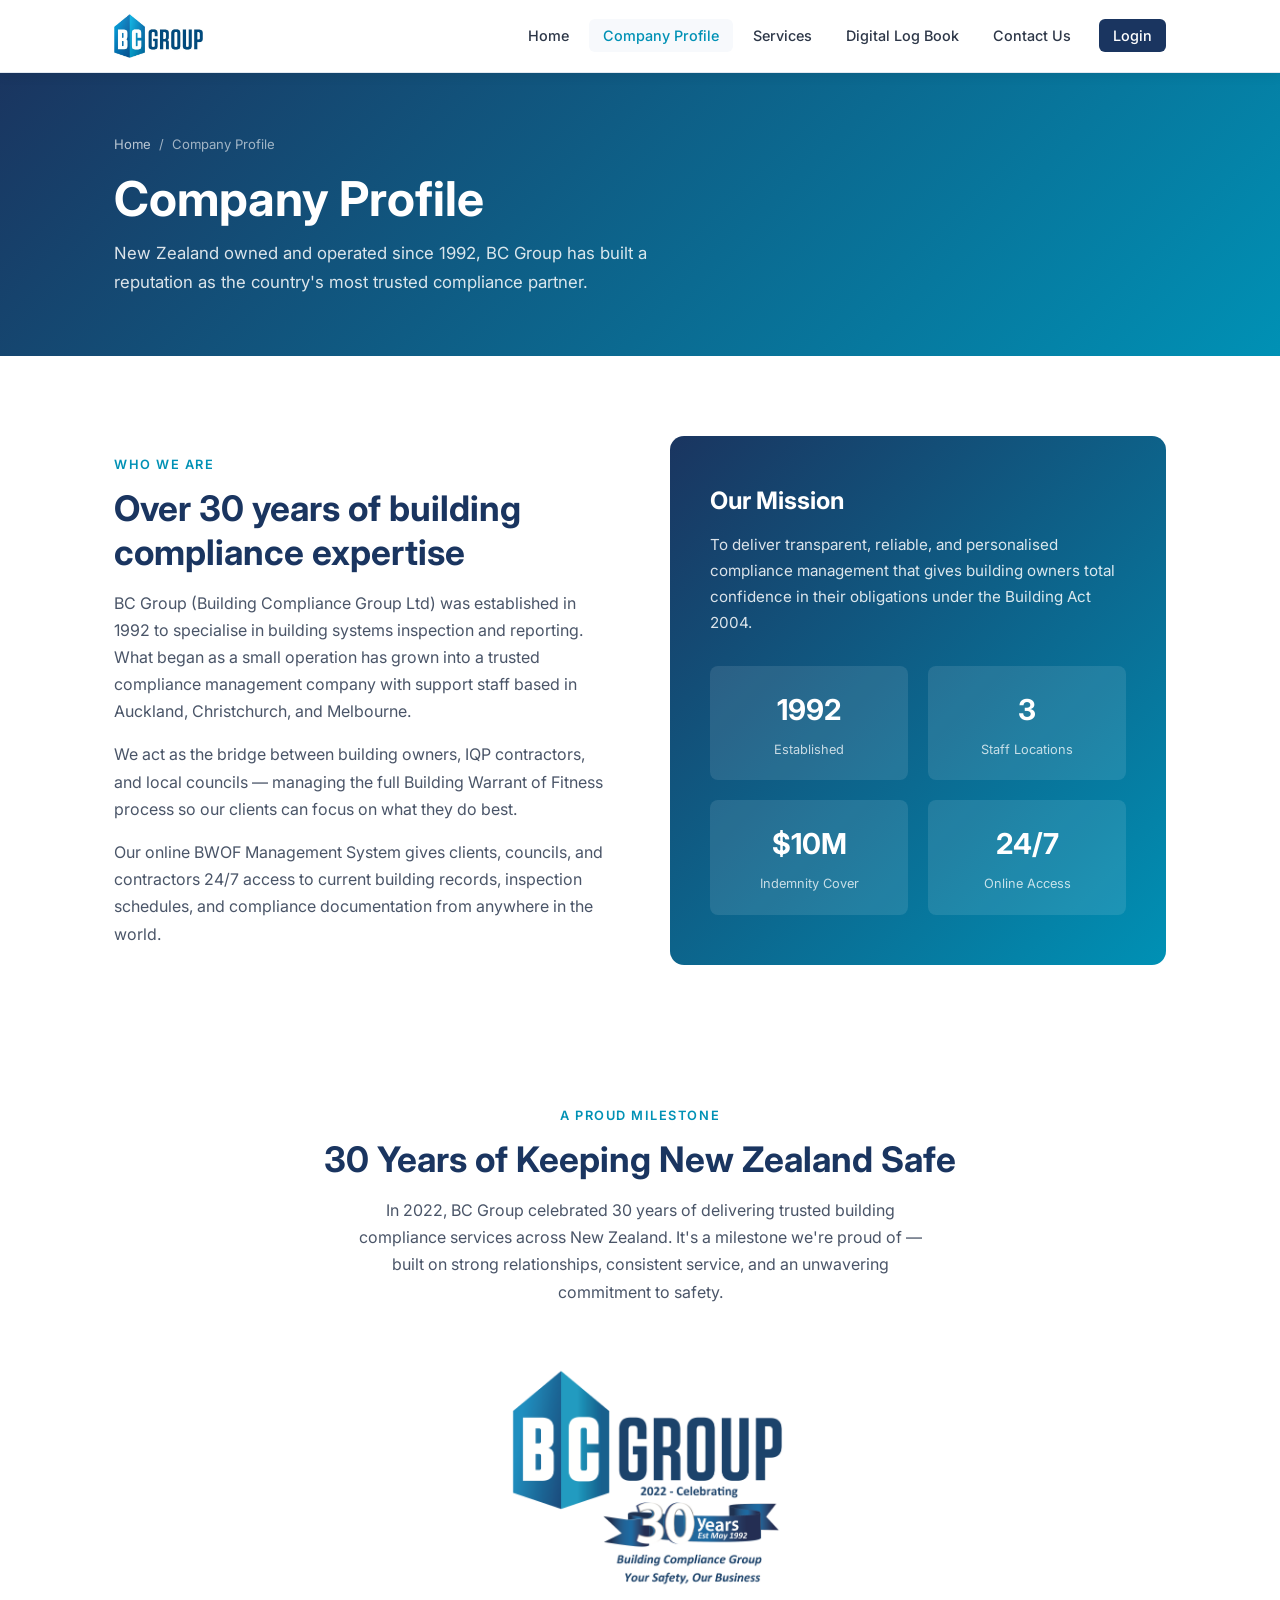
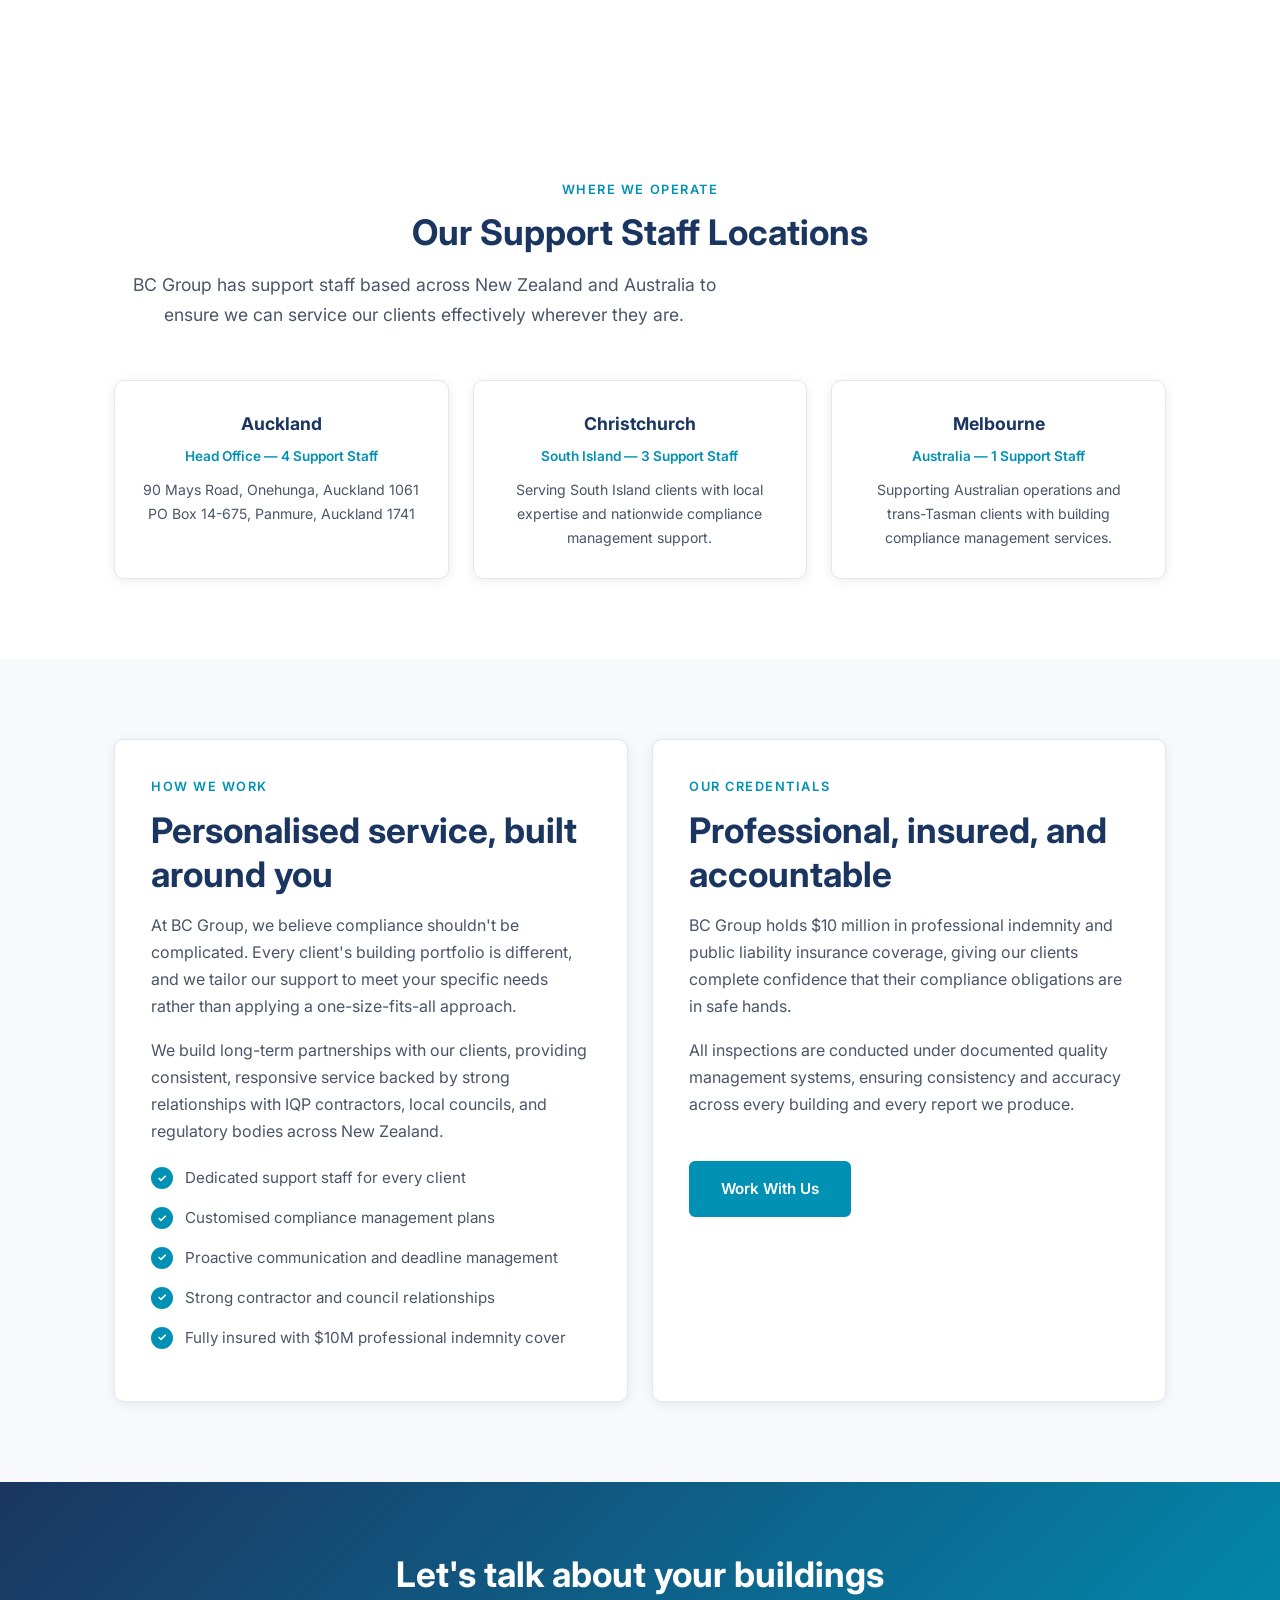
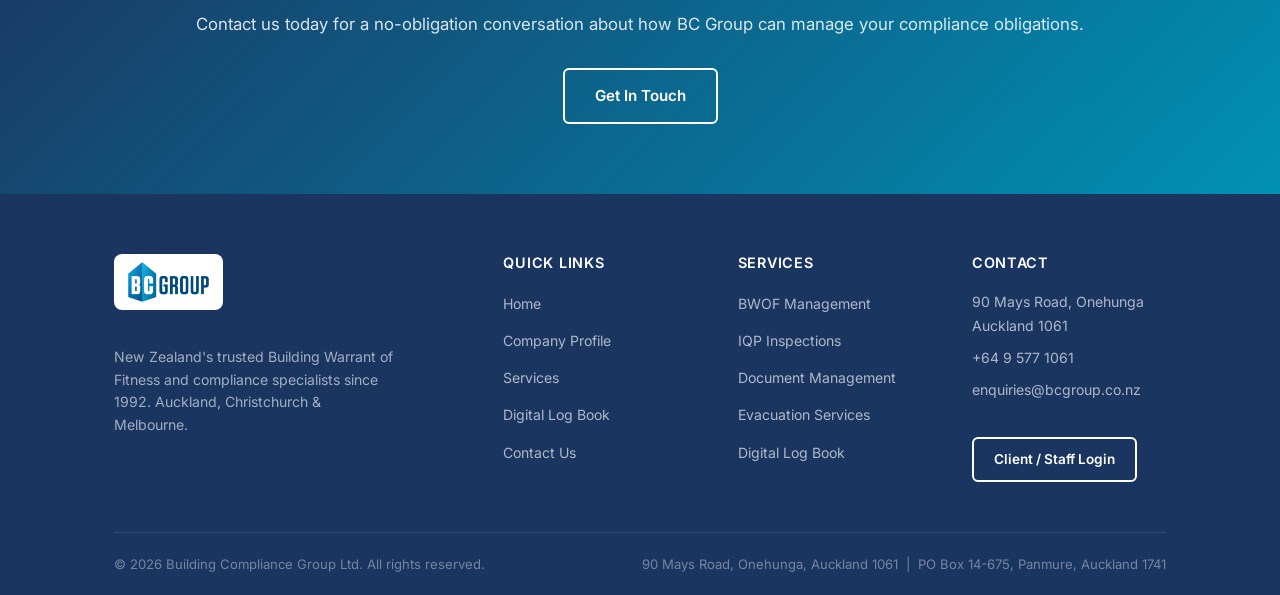
==== about.html @ 061dcc9d "Latest website updates" ====
<!DOCTYPE html>
<html lang="en">
<head>
  <meta charset="UTF-8" />
  <meta name="viewport" content="width=device-width, initial-scale=1.0" />
  <title>Company Profile | BC Group</title>
  <meta name="description" content="Learn about BC Group — New Zealand's trusted Building Warrant of Fitness specialists since 1992. Meet our team and find out what drives us." />
  <link rel="stylesheet" href="css/styles.css" />
</head>
<body>

  <!-- ===== NAVIGATION ===== -->
  <nav class="nav">
    <div class="container">
      <div class="nav__inner">
        <a href="index.html" class="nav__logo">
          <img src="images/logo.png" alt="BC Group" class="nav__logo-img" />
        </a>
        <button class="nav__toggle" id="navToggle" aria-label="Toggle menu">
          <span></span><span></span><span></span>
        </button>
        <ul class="nav__links" id="navLinks">
          <li><a href="index.html">Home</a></li>
          <li><a href="about.html" class="active">Company Profile</a></li>
          <li><a href="services.html">Services</a></li>
          <li><a href="digital-log-book.html">Digital Log Book</a></li>
          <li><a href="contact.html">Contact Us</a></li>
          <li><a href="https://login.bcgroup.co.nz/" class="nav__login" target="_blank" rel="noopener">Login</a></li>
        </ul>
      </div>
    </div>
  </nav>

  <!-- ===== PAGE HEADER ===== -->
  <section class="page-header">
    <div class="container">
      <div class="breadcrumb">
        <a href="index.html">Home</a><span>/</span>Company Profile
      </div>
      <h1>Company Profile</h1>
      <p>New Zealand owned and operated since 1992, BC Group has built a reputation as the country's most trusted compliance partner.</p>
    </div>
  </section>

  <!-- ===== ABOUT ===== -->
  <section class="section">
    <div class="container">
      <div class="two-col">
        <div>
          <p class="section-label">Who We Are</p>
          <h2 class="section-title">Over 30 years of building compliance expertise</h2>
          <p>BC Group (Building Compliance Group Ltd) was established in 1992 to specialise in building systems inspection and reporting. What began as a small operation has grown into a trusted compliance management company with support staff based in Auckland, Christchurch, and Melbourne.</p>
          <p>We act as the bridge between building owners, IQP contractors, and local councils — managing the full Building Warrant of Fitness process so our clients can focus on what they do best.</p>
          <p>Our online BWOF Management System gives clients, councils, and contractors 24/7 access to current building records, inspection schedules, and compliance documentation from anywhere in the world.</p>
        </div>
        <div class="visual-block">
          <h3>Our Mission</h3>
          <p>To deliver transparent, reliable, and personalised compliance management that gives building owners total confidence in their obligations under the Building Act 2004.</p>
          <div class="stat-row">
            <div class="stat-box">
              <div class="num">1992</div>
              <div class="lbl">Established</div>
            </div>
            <div class="stat-box">
              <div class="num">3</div>
              <div class="lbl">Staff Locations</div>
            </div>
            <div class="stat-box">
              <div class="num">$10M</div>
              <div class="lbl">Indemnity Cover</div>
            </div>
            <div class="stat-box">
              <div class="num">24/7</div>
              <div class="lbl">Online Access</div>
            </div>
          </div>
        </div>
      </div>
    </div>
  </section>

  <!-- ===== 30 YEARS MILESTONE ===== -->
  <section class="section" style="padding: 60px 0;">
    <div class="container" style="text-align: center;">
      <p class="section-label">A proud milestone</p>
      <h2 class="section-title">30 Years of Keeping New Zealand Safe</h2>
      <p style="max-width:580px; margin: 0 auto 36px; color:#4a5568;">In 2022, BC Group celebrated 30 years of delivering trusted building compliance services across New Zealand. It's a milestone we're proud of — built on strong relationships, consistent service, and an unwavering commitment to safety.</p>
      <img src="images/logo..30years.png" alt="BC Group — 30 Years Est. May 1992" style="max-width: 420px; width: 100%; margin: 0 auto; display: block;" />
    </div>
  </section>

  <!-- ===== LOCATIONS ===== -->
  <section class="section">
    <div class="container">
      <p class="section-label text-center">Where We Operate</p>
      <h2 class="section-title text-center">Our Support Staff Locations</h2>
      <p class="section-intro text-center">BC Group has support staff based across New Zealand and Australia to ensure we can service our clients effectively wherever they are.</p>
      <div class="locations-grid" style="text-align:center;">

        <div class="location-card">
          <div class="location-card__city">Auckland</div>
          <div class="location-card__count">Head Office &mdash; 4 Support Staff</div>
          <p>90 Mays Road, Onehunga, Auckland 1061<br>PO Box 14-675, Panmure, Auckland 1741</p>
        </div>

        <div class="location-card">
          <div class="location-card__city">Christchurch</div>
          <div class="location-card__count">South Island &mdash; 3 Support Staff</div>
          <p>Serving South Island clients with local expertise and nationwide compliance management support.</p>
        </div>

        <div class="location-card">
          <div class="location-card__city">Melbourne</div>
          <div class="location-card__count">Australia &mdash; 1 Support Staff</div>
          <p>Supporting Australian operations and trans-Tasman clients with building compliance management services.</p>
        </div>

      </div>
    </div>
  </section>

  <!-- ===== PHILOSOPHY ===== -->
  <section class="section section--grey">
    <div class="container">
      <div style="display:grid; grid-template-columns:1fr 1fr; gap:24px; align-items:stretch;">

        <div style="background:#fff; border:1px solid #e2e8f0; border-radius:10px; padding:36px; box-shadow:0 2px 12px rgba(0,0,0,0.08);">
          <p class="section-label">How We Work</p>
          <h2 class="section-title">Personalised service, built around you</h2>
          <p>At BC Group, we believe compliance shouldn't be complicated. Every client's building portfolio is different, and we tailor our support to meet your specific needs rather than applying a one-size-fits-all approach.</p>
          <p>We build long-term partnerships with our clients, providing consistent, responsive service backed by strong relationships with IQP contractors, local councils, and regulatory bodies across New Zealand.</p>
          <ul class="checklist">
            <li>Dedicated support staff for every client</li>
            <li>Customised compliance management plans</li>
            <li>Proactive communication and deadline management</li>
            <li>Strong contractor and council relationships</li>
            <li>Fully insured with $10M professional indemnity cover</li>
          </ul>
        </div>

        <div style="background:#fff; border:1px solid #e2e8f0; border-radius:10px; padding:36px; box-shadow:0 2px 12px rgba(0,0,0,0.08);">
          <p class="section-label">Our Credentials</p>
          <h2 class="section-title">Professional, insured, and accountable</h2>
          <p>BC Group holds $10 million in professional indemnity and public liability insurance coverage, giving our clients complete confidence that their compliance obligations are in safe hands.</p>
          <p>All inspections are conducted under documented quality management systems, ensuring consistency and accuracy across every building and every report we produce.</p>
          <br>
          <a href="contact.html" class="btn btn--primary">Work With Us</a>
        </div>

      </div>
    </div>
  </section>

  <!-- ===== CTA ===== -->
  <section class="cta-banner">
    <div class="container">
      <h2>Let's talk about your buildings</h2>
      <p>Contact us today for a no-obligation conversation about how BC Group can manage your compliance obligations.</p>
      <a href="contact.html" class="btn btn--outline">Get In Touch</a>
    </div>
  </section>

  <!-- ===== FOOTER ===== -->
  <footer class="footer">
    <div class="container">
      <div class="footer__grid">
        <div class="footer__brand">
          <div style="background:#fff; display:inline-block; padding:8px 14px; border-radius:8px; margin-bottom:14px;">
            <img src="images/logo.png" alt="BC Group" style="height:40px; width:auto; display:block;" />
          </div>
          <p>New Zealand's trusted Building Warrant of Fitness and compliance specialists since 1992. Auckland, Christchurch &amp; Melbourne.</p>
        </div>
        <div>
          <h4>Quick Links</h4>
          <ul>
            <li><a href="index.html">Home</a></li>
            <li><a href="about.html">Company Profile</a></li>
            <li><a href="services.html">Services</a></li>
            <li><a href="digital-log-book.html">Digital Log Book</a></li>
            <li><a href="contact.html">Contact Us</a></li>
          </ul>
        </div>
        <div>
          <h4>Services</h4>
          <ul>
            <li><a href="services.html">BWOF Management</a></li>
            <li><a href="services.html">IQP Inspections</a></li>
            <li><a href="services.html">Document Management</a></li>
            <li><a href="services.html">Evacuation Services</a></li>
            <li><a href="digital-log-book.html">Digital Log Book</a></li>
          </ul>
        </div>
        <div>
          <h4>Contact</h4>
          <p class="footer__contact-line">90 Mays Road, Onehunga<br>Auckland 1061</p>
          <p class="footer__contact-line"><a href="tel:+6495771061">+64 9 577 1061</a></p>
          <p class="footer__contact-line"><a href="mailto:enquiries@bcgroup.co.nz">enquiries@bcgroup.co.nz</a></p>
          <br>
          <a href="https://login.bcgroup.co.nz/" target="_blank" rel="noopener" class="btn btn--outline" style="padding:9px 20px;font-size:0.85rem;">Client / Staff Login</a>
        </div>
      </div>
      <div class="footer__bottom">
        <span>&copy; 2026 Building Compliance Group Ltd. All rights reserved.</span>
        <span>90 Mays Road, Onehunga, Auckland 1061 &nbsp;|&nbsp; PO Box 14-675, Panmure, Auckland 1741</span>
      </div>
    </div>
  </footer>

  <script src="js/main.js"></script>
</body>
</html>
---- css/styles.css ----
/* ============================================
   BC GROUP - MAIN STYLESHEET
   ============================================ */

/* --- Google Fonts --- */
@import url('https://fonts.googleapis.com/css2?family=Inter:wght@300;400;500;600;700&display=swap');

/* --- CSS Variables --- */
:root {
  --navy:       #1a3560;
  --blue:       #0091b5;
  --blue-light: #00aecc;
  --grey-dark:  #2d3748;
  --grey-mid:   #4a5568;
  --grey-light: #f7f9fc;
  --border:     #e2e8f0;
  --white:      #ffffff;
  --text:       #1a202c;
  --text-muted: #718096;
  --shadow:     0 2px 12px rgba(0,0,0,0.08);
  --shadow-lg:  0 8px 30px rgba(0,0,0,0.12);
  --radius:     6px;
  --transition: all 0.25s ease;
}

/* --- Reset & Base --- */
*, *::before, *::after {
  box-sizing: border-box;
  margin: 0;
  padding: 0;
}

html {
  scroll-behavior: smooth;
}

body {
  font-family: 'Inter', sans-serif;
  font-size: 16px;
  line-height: 1.7;
  color: var(--text);
  background: var(--white);
}

img {
  max-width: 100%;
  display: block;
}

a {
  color: var(--blue);
  text-decoration: none;
  transition: var(--transition);
}

a:hover {
  color: var(--blue-light);
}

ul {
  list-style: none;
}

/* --- Typography --- */
h1, h2, h3, h4 {
  font-weight: 700;
  line-height: 1.25;
  color: var(--navy);
}

h1 { font-size: clamp(2rem, 5vw, 3rem); }
h2 { font-size: clamp(1.5rem, 3vw, 2.2rem); }
h3 { font-size: 1.25rem; }
h4 { font-size: 1.05rem; }

p { margin-bottom: 1rem; color: var(--grey-mid); }
p:last-child { margin-bottom: 0; }

/* --- Layout Utilities --- */
.container {
  max-width: 1100px;
  margin: 0 auto;
  padding: 0 24px;
}

.section {
  padding: 80px 0;
}

.section--grey {
  background: var(--grey-light);
}

.section-label {
  font-size: 0.8rem;
  font-weight: 600;
  letter-spacing: 0.12em;
  text-transform: uppercase;
  color: var(--blue);
  margin-bottom: 10px;
}

.section-title {
  margin-bottom: 16px;
}

.section-intro {
  font-size: 1.1rem;
  color: var(--grey-mid);
  max-width: 620px;
  margin-bottom: 50px;
}

.text-center {
  text-align: center;
}

.text-center .section-intro {
  margin-left: auto;
  margin-right: auto;
}

/* --- Buttons --- */
.btn {
  display: inline-block;
  padding: 13px 30px;
  border-radius: var(--radius);
  font-weight: 600;
  font-size: 0.95rem;
  cursor: pointer;
  transition: var(--transition);
  border: 2px solid transparent;
}

.btn--primary {
  background: var(--blue);
  color: var(--white);
  border-color: var(--blue);
}

.btn--primary:hover {
  background: var(--navy);
  border-color: var(--navy);
  color: var(--white);
}

.btn--outline {
  background: transparent;
  color: var(--white);
  border-color: var(--white);
}

.btn--outline:hover {
  background: var(--white);
  color: var(--navy);
}

.btn--outline-blue {
  background: transparent;
  color: var(--blue);
  border-color: var(--blue);
}

.btn--outline-blue:hover {
  background: var(--blue);
  color: var(--white);
}

/* ============================================
   NAVIGATION
   ============================================ */
.nav {
  position: sticky;
  top: 0;
  z-index: 100;
  background: var(--white);
  border-bottom: 1px solid var(--border);
  box-shadow: var(--shadow);
}

.nav__inner {
  display: flex;
  align-items: center;
  justify-content: space-between;
  height: 72px;
}

.nav__logo {
  display: flex;
  align-items: center;
  gap: 12px;
  text-decoration: none;
}

.nav__logo-img {
  height: 44px;
  width: auto;
}

.nav__logo-text {
  font-size: 1.3rem;
  font-weight: 700;
  color: var(--navy);
  letter-spacing: -0.02em;
}

.nav__logo-text span {
  color: var(--blue);
}

.nav__links {
  display: flex;
  align-items: center;
  gap: 6px;
}

.nav__links a {
  padding: 8px 14px;
  border-radius: var(--radius);
  font-size: 0.9rem;
  font-weight: 500;
  color: var(--grey-dark);
  transition: var(--transition);
}

.nav__links a:hover,
.nav__links a.active {
  color: var(--blue);
  background: var(--grey-light);
}

.nav__login {
  background: var(--navy) !important;
  color: var(--white) !important;
  border-radius: var(--radius);
  margin-left: 8px;
}

.nav__login:hover {
  background: var(--blue) !important;
  color: var(--white) !important;
}

/* Mobile hamburger */
.nav__toggle {
  display: none;
  flex-direction: column;
  gap: 5px;
  cursor: pointer;
  padding: 8px;
  background: none;
  border: none;
}

.nav__toggle span {
  display: block;
  width: 24px;
  height: 2px;
  background: var(--navy);
  border-radius: 2px;
  transition: var(--transition);
}

/* ============================================
   HERO
   ============================================ */
.hero {
  background: linear-gradient(135deg, var(--navy) 0%, var(--blue) 100%);
  padding: 100px 0 90px;
  position: relative;
  overflow: hidden;
}

.hero::before {
  content: '';
  position: absolute;
  top: -50%;
  right: -10%;
  width: 600px;
  height: 600px;
  border-radius: 50%;
  background: rgba(255,255,255,0.04);
}

.hero::after {
  content: '';
  position: absolute;
  bottom: -30%;
  left: -5%;
  width: 400px;
  height: 400px;
  border-radius: 50%;
  background: rgba(255,255,255,0.03);
}

.hero__inner {
  position: relative;
  z-index: 1;
  display: flex;
  align-items: center;
  justify-content: space-between;
  gap: 40px;
}

.hero__content {
  position: relative;
  z-index: 1;
  max-width: 600px;
}

.hero__logo {
  flex-shrink: 0;
  display: flex;
  align-items: center;
  justify-content: center;
}

.hero__logo img {
  width: 320px;
  height: auto;
  opacity: 0.95;
  filter: drop-shadow(0 8px 32px rgba(0,0,0,0.25));
}

@media (max-width: 768px) {
  .hero__logo { display: none; }
}

.hero__tagline {
  display: inline-block;
  font-size: 0.8rem;
  font-weight: 600;
  letter-spacing: 0.15em;
  text-transform: uppercase;
  color: rgba(255,255,255,0.7);
  margin-bottom: 18px;
}

.hero h1 {
  color: var(--white);
  margin-bottom: 22px;
}

.hero p {
  font-size: 1.15rem;
  color: rgba(255,255,255,0.85);
  margin-bottom: 36px;
  max-width: 560px;
}

.hero__buttons {
  display: flex;
  gap: 14px;
  flex-wrap: wrap;
}

/* ============================================
   STATS BAR
   ============================================ */
.stats {
  background: var(--white);
  border-bottom: 1px solid var(--border);
  padding: 0;
}

.stats__grid {
  display: grid;
  grid-template-columns: repeat(4, 1fr);
  divide: var(--border);
}

.stats__item {
  padding: 30px 24px;
  text-align: center;
  border-right: 1px solid var(--border);
}

.stats__item:last-child {
  border-right: none;
}

.stats__number {
  font-size: 2rem;
  font-weight: 700;
  color: var(--navy);
  line-height: 1;
  margin-bottom: 6px;
}

.stats__label {
  font-size: 0.85rem;
  color: var(--text-muted);
  font-weight: 500;
}

/* ============================================
   SERVICES CARDS
   ============================================ */
.cards {
  display: grid;
  grid-template-columns: repeat(3, 1fr);
  gap: 24px;
  margin-top: 10px;
}

.card {
  background: var(--white);
  border: 1px solid var(--border);
  border-radius: 10px;
  padding: 36px 28px;
  transition: var(--transition);
  box-shadow: var(--shadow);
}

.card:hover {
  transform: translateY(-4px);
  box-shadow: var(--shadow-lg);
  border-color: var(--blue-light);
}

.card__icon {
  width: 52px;
  height: 52px;
  background: linear-gradient(135deg, var(--navy), var(--blue));
  border-radius: 12px;
  display: flex;
  align-items: center;
  justify-content: center;
  margin-bottom: 20px;
}

.card__icon svg {
  width: 26px;
  height: 26px;
  fill: none;
  stroke: var(--white);
  stroke-width: 2;
  stroke-linecap: round;
  stroke-linejoin: round;
}

.card h3 {
  margin-bottom: 10px;
  color: var(--navy);
}

.card p {
  font-size: 0.93rem;
  margin-bottom: 18px;
}

.card__link {
  font-size: 0.88rem;
  font-weight: 600;
  color: var(--blue);
  display: inline-flex;
  align-items: center;
  gap: 5px;
}

.card__link::after {
  content: '→';
  transition: var(--transition);
}

.card:hover .card__link::after {
  transform: translateX(4px);
}

/* ============================================
   WHY CHOOSE US / TWO COLUMN
   ============================================ */
.two-col {
  display: grid;
  grid-template-columns: 1fr 1fr;
  gap: 60px;
  align-items: center;
}

.two-col--reverse {
  direction: rtl;
}

.two-col--reverse > * {
  direction: ltr;
}

.checklist {
  margin-top: 20px;
}

.checklist li {
  display: flex;
  align-items: flex-start;
  gap: 12px;
  margin-bottom: 14px;
  font-size: 0.95rem;
  color: var(--grey-mid);
}

.checklist li::before {
  content: '✓';
  display: flex;
  align-items: center;
  justify-content: center;
  min-width: 22px;
  height: 22px;
  background: var(--blue);
  color: var(--white);
  border-radius: 50%;
  font-size: 0.7rem;
  font-weight: 700;
  margin-top: 2px;
}

/* ============================================
   VISUAL BLOCK (blue panel)
   ============================================ */
.visual-block {
  background: linear-gradient(135deg, var(--navy) 0%, var(--blue) 100%);
  border-radius: 14px;
  padding: 50px 40px;
  color: var(--white);
}

.visual-block h3 {
  color: var(--white);
  margin-bottom: 16px;
  font-size: 1.5rem;
}

.visual-block p {
  color: rgba(255,255,255,0.85);
  font-size: 0.95rem;
}

.visual-block .stat-row {
  display: grid;
  grid-template-columns: 1fr 1fr;
  gap: 20px;
  margin-top: 30px;
}

.visual-block .stat-box {
  background: rgba(255,255,255,0.1);
  border-radius: 8px;
  padding: 20px;
  text-align: center;
}

.visual-block .stat-box .num {
  font-size: 1.8rem;
  font-weight: 700;
  color: var(--white);
  margin-bottom: 4px;
}

.visual-block .stat-box .lbl {
  font-size: 0.8rem;
  color: rgba(255,255,255,0.75);
}

/* ============================================
   TESTIMONIALS
   ============================================ */
.testimonials-grid {
  display: grid;
  grid-template-columns: repeat(3, 1fr);
  gap: 24px;
  margin-top: 10px;
}

.testimonial-card {
  background: var(--white);
  border: 1px solid var(--border);
  border-radius: 10px;
  padding: 32px 28px;
  box-shadow: var(--shadow);
  position: relative;
}

.testimonial-card::before {
  content: '\201C';
  font-size: 5rem;
  line-height: 1;
  color: var(--blue);
  opacity: 0.15;
  position: absolute;
  top: 12px;
  left: 20px;
  font-family: Georgia, serif;
}

.testimonial-card__quote {
  font-size: 0.95rem;
  color: var(--grey-mid);
  line-height: 1.7;
  margin-bottom: 20px;
  position: relative;
  z-index: 1;
}

.testimonial-card__author {
  font-weight: 700;
  font-size: 0.88rem;
  color: var(--navy);
}

.testimonial-card__company {
  font-size: 0.82rem;
  color: var(--blue);
  margin-top: 2px;
}

@media (max-width: 900px) {
  .testimonials-grid { grid-template-columns: 1fr; }
}

/* ============================================
   CTA BANNER
   ============================================ */
.cta-banner {
  background: linear-gradient(135deg, var(--navy) 0%, var(--blue) 100%);
  padding: 70px 0;
  text-align: center;
}

.cta-banner h2 {
  color: var(--white);
  margin-bottom: 14px;
}

.cta-banner p {
  color: rgba(255,255,255,0.85);
  font-size: 1.05rem;
  margin-bottom: 30px;
}

.cta-banner .btn--outline:hover {
  color: var(--navy);
}

/* ============================================
   PAGE HEADER (inner pages)
   ============================================ */
.page-header {
  background: linear-gradient(135deg, var(--navy) 0%, var(--blue) 100%);
  padding: 60px 0;
}

.page-header h1 {
  color: var(--white);
  margin-bottom: 10px;
}

.page-header p {
  color: rgba(255,255,255,0.85);
  font-size: 1.05rem;
  max-width: 580px;
}

/* Breadcrumb */
.breadcrumb {
  font-size: 0.82rem;
  color: rgba(255,255,255,0.6);
  margin-bottom: 14px;
}

.breadcrumb a {
  color: rgba(255,255,255,0.7);
}

.breadcrumb a:hover {
  color: var(--white);
}

.breadcrumb span {
  margin: 0 8px;
}

/* ============================================
   TEAM CARDS
   ============================================ */
.team-grid {
  display: grid;
  grid-template-columns: repeat(3, 1fr);
  gap: 24px;
}

.team-card {
  background: var(--white);
  border: 1px solid var(--border);
  border-radius: 10px;
  padding: 30px 24px;
  text-align: center;
  box-shadow: var(--shadow);
}

.team-card__avatar {
  width: 72px;
  height: 72px;
  background: linear-gradient(135deg, var(--navy), var(--blue));
  border-radius: 50%;
  display: flex;
  align-items: center;
  justify-content: center;
  margin: 0 auto 16px;
  font-size: 1.5rem;
  font-weight: 700;
  color: var(--white);
}

.team-card h3 {
  margin-bottom: 4px;
  font-size: 1.1rem;
}

.team-card__role {
  font-size: 0.85rem;
  color: var(--blue);
  font-weight: 600;
  margin-bottom: 12px;
}

.team-card p {
  font-size: 0.88rem;
}

/* ============================================
   LOCATIONS
   ============================================ */
.locations-grid {
  display: grid;
  grid-template-columns: repeat(3, 1fr);
  gap: 24px;
}

.location-card {
  background: var(--white);
  border: 1px solid var(--border);
  border-radius: 10px;
  padding: 28px 24px;
  box-shadow: var(--shadow);
}

.location-card__city {
  font-size: 1.1rem;
  font-weight: 700;
  color: var(--navy);
  margin-bottom: 6px;
}

.location-card__count {
  font-size: 0.85rem;
  color: var(--blue);
  font-weight: 600;
  margin-bottom: 10px;
}

.location-card p {
  font-size: 0.88rem;
}

/* ============================================
   SERVICES PAGE - SERVICE BLOCKS
   ============================================ */
.service-block {
  padding: 60px 0;
  border-bottom: 1px solid var(--border);
}

.service-block:last-child {
  border-bottom: none;
}

.service-block__header {
  display: flex;
  align-items: center;
  gap: 18px;
  margin-bottom: 24px;
}

.service-block__icon {
  width: 56px;
  height: 56px;
  background: linear-gradient(135deg, var(--navy), var(--blue));
  border-radius: 14px;
  display: flex;
  align-items: center;
  justify-content: center;
  flex-shrink: 0;
}

.service-block__icon svg {
  width: 28px;
  height: 28px;
  fill: none;
  stroke: var(--white);
  stroke-width: 2;
  stroke-linecap: round;
  stroke-linejoin: round;
}

.service-block h2 {
  margin-bottom: 0;
}

.service-detail {
  display: grid;
  grid-template-columns: 1.2fr 1fr;
  gap: 50px;
  align-items: start;
}

.service-detail ul {
  margin-top: 16px;
}

.service-detail ul li {
  display: flex;
  align-items: flex-start;
  gap: 10px;
  margin-bottom: 10px;
  font-size: 0.93rem;
  color: var(--grey-mid);
}

.service-detail ul li::before {
  content: '→';
  color: var(--blue);
  font-weight: 700;
  flex-shrink: 0;
  margin-top: 1px;
}

.service-highlight {
  background: var(--grey-light);
  border-left: 4px solid var(--blue);
  border-radius: 0 8px 8px 0;
  padding: 28px 24px;
}

.service-highlight h4 {
  color: var(--navy);
  margin-bottom: 12px;
}

.service-highlight p {
  font-size: 0.9rem;
}

/* ============================================
   CONTACT PAGE
   ============================================ */
.contact-grid {
  display: grid;
  grid-template-columns: 1fr 1.4fr;
  gap: 50px;
  align-items: start;
}

.contact-info h3 {
  margin-bottom: 20px;
}

.contact-item {
  display: flex;
  align-items: flex-start;
  gap: 14px;
  margin-bottom: 22px;
}

.contact-item__icon {
  width: 42px;
  height: 42px;
  background: var(--grey-light);
  border-radius: 10px;
  display: flex;
  align-items: center;
  justify-content: center;
  flex-shrink: 0;
}

.contact-item__icon svg {
  width: 20px;
  height: 20px;
  fill: none;
  stroke: var(--blue);
  stroke-width: 2;
  stroke-linecap: round;
  stroke-linejoin: round;
}

.contact-item__label {
  font-size: 0.78rem;
  font-weight: 600;
  text-transform: uppercase;
  letter-spacing: 0.08em;
  color: var(--text-muted);
  margin-bottom: 3px;
}

.contact-item__value {
  font-size: 0.95rem;
  color: var(--text);
  font-weight: 500;
}

.contact-item__value a {
  color: var(--text);
}

.contact-item__value a:hover {
  color: var(--blue);
}

/* Contact form */
.contact-form {
  background: var(--white);
  border: 1px solid var(--border);
  border-radius: 12px;
  padding: 36px;
  box-shadow: var(--shadow);
}

.contact-form h3 {
  margin-bottom: 24px;
}

.form-group {
  margin-bottom: 20px;
}

.form-group label {
  display: block;
  font-size: 0.85rem;
  font-weight: 600;
  color: var(--grey-dark);
  margin-bottom: 6px;
}

.form-group input,
.form-group textarea,
.form-group select {
  width: 100%;
  padding: 11px 14px;
  border: 1px solid var(--border);
  border-radius: var(--radius);
  font-family: 'Inter', sans-serif;
  font-size: 0.93rem;
  color: var(--text);
  background: var(--white);
  transition: var(--transition);
  outline: none;
}

.form-group input:focus,
.form-group textarea:focus,
.form-group select:focus {
  border-color: var(--blue);
  box-shadow: 0 0 0 3px rgba(37,99,170,0.1);
}

.form-group textarea {
  resize: vertical;
  min-height: 120px;
}

.form-row {
  display: grid;
  grid-template-columns: 1fr 1fr;
  gap: 16px;
}

/* ============================================
   DIGITAL LOG BOOK PAGE
   ============================================ */
.logbook-grid {
  display: grid;
  grid-template-columns: 1fr 1.3fr;
  gap: 50px;
  align-items: start;
}

.logbook-features {
  margin-top: 24px;
}

.logbook-feature {
  display: flex;
  align-items: flex-start;
  gap: 14px;
  margin-bottom: 20px;
  padding-bottom: 20px;
  border-bottom: 1px solid var(--border);
}

.logbook-feature:last-child {
  border-bottom: none;
}

.logbook-feature__icon {
  width: 40px;
  height: 40px;
  background: linear-gradient(135deg, var(--navy), var(--blue));
  border-radius: 10px;
  display: flex;
  align-items: center;
  justify-content: center;
  flex-shrink: 0;
}

.logbook-feature__icon svg {
  width: 20px;
  height: 20px;
  fill: none;
  stroke: var(--white);
  stroke-width: 2;
  stroke-linecap: round;
  stroke-linejoin: round;
}

.logbook-feature h4 {
  margin-bottom: 4px;
}

.logbook-feature p {
  font-size: 0.88rem;
  margin-bottom: 0;
}

/* ============================================
   FOOTER
   ============================================ */
.footer {
  background: var(--navy);
  color: rgba(255,255,255,0.75);
  padding: 60px 0 0;
}

.footer__grid {
  display: grid;
  grid-template-columns: 1.8fr 1fr 1fr 1fr;
  gap: 40px;
  padding-bottom: 50px;
  border-bottom: 1px solid rgba(255,255,255,0.1);
}

.footer__brand p {
  font-size: 0.88rem;
  margin-top: 14px;
  line-height: 1.6;
  color: rgba(255,255,255,0.6);
  max-width: 280px;
}

.footer__logo-text {
  font-size: 1.2rem;
  font-weight: 700;
  color: var(--white);
}

.footer__logo-text span {
  color: var(--blue-light);
}

.footer__tagline {
  font-size: 0.78rem;
  font-weight: 600;
  letter-spacing: 0.1em;
  text-transform: uppercase;
  color: rgba(255,255,255,0.4);
  margin-top: 4px;
}

.footer h4 {
  color: var(--white);
  font-size: 0.9rem;
  margin-bottom: 18px;
  font-weight: 600;
  letter-spacing: 0.05em;
  text-transform: uppercase;
}

.footer ul li {
  margin-bottom: 10px;
}

.footer ul li a {
  color: rgba(255,255,255,0.65);
  font-size: 0.88rem;
  transition: var(--transition);
}

.footer ul li a:hover {
  color: var(--white);
}

.footer__contact-line {
  font-size: 0.88rem;
  margin-bottom: 8px;
  color: rgba(255,255,255,0.65);
}

.footer__contact-line a {
  color: rgba(255,255,255,0.65);
}

.footer__contact-line a:hover {
  color: var(--white);
}

.footer__bottom {
  padding: 20px 0;
  display: flex;
  justify-content: space-between;
  align-items: center;
  font-size: 0.82rem;
  color: rgba(255,255,255,0.4);
}

.footer__bottom a {
  color: rgba(255,255,255,0.4);
}

.footer__bottom a:hover {
  color: rgba(255,255,255,0.7);
}

/* ============================================
   RESPONSIVE
   ============================================ */
@media (max-width: 900px) {
  .cards { grid-template-columns: 1fr 1fr; }
  .stats__grid { grid-template-columns: repeat(2, 1fr); }
  .two-col { grid-template-columns: 1fr; gap: 36px; }
  .team-grid { grid-template-columns: 1fr 1fr; }
  .locations-grid { grid-template-columns: 1fr 1fr; }
  .footer__grid { grid-template-columns: 1fr 1fr; }
  .contact-grid { grid-template-columns: 1fr; }
  .logbook-grid { grid-template-columns: 1fr; }
  .service-detail { grid-template-columns: 1fr; }
}

@media (max-width: 640px) {
  .section { padding: 55px 0; }
  .cards { grid-template-columns: 1fr; }
  .stats__grid { grid-template-columns: repeat(2, 1fr); }
  .stats__item { padding: 22px 16px; }
  .team-grid { grid-template-columns: 1fr; }
  .locations-grid { grid-template-columns: 1fr; }
  .footer__grid { grid-template-columns: 1fr; }
  .form-row { grid-template-columns: 1fr; }
  .hero__buttons { flex-direction: column; }
  .nav__links { display: none; }
  .nav__toggle { display: flex; }
  .nav__links.open {
    display: flex;
    flex-direction: column;
    position: absolute;
    top: 72px;
    left: 0;
    right: 0;
    background: var(--white);
    border-bottom: 1px solid var(--border);
    padding: 16px;
    gap: 4px;
    box-shadow: var(--shadow-lg);
  }
  .footer__bottom { flex-direction: column; gap: 6px; text-align: center; }
}
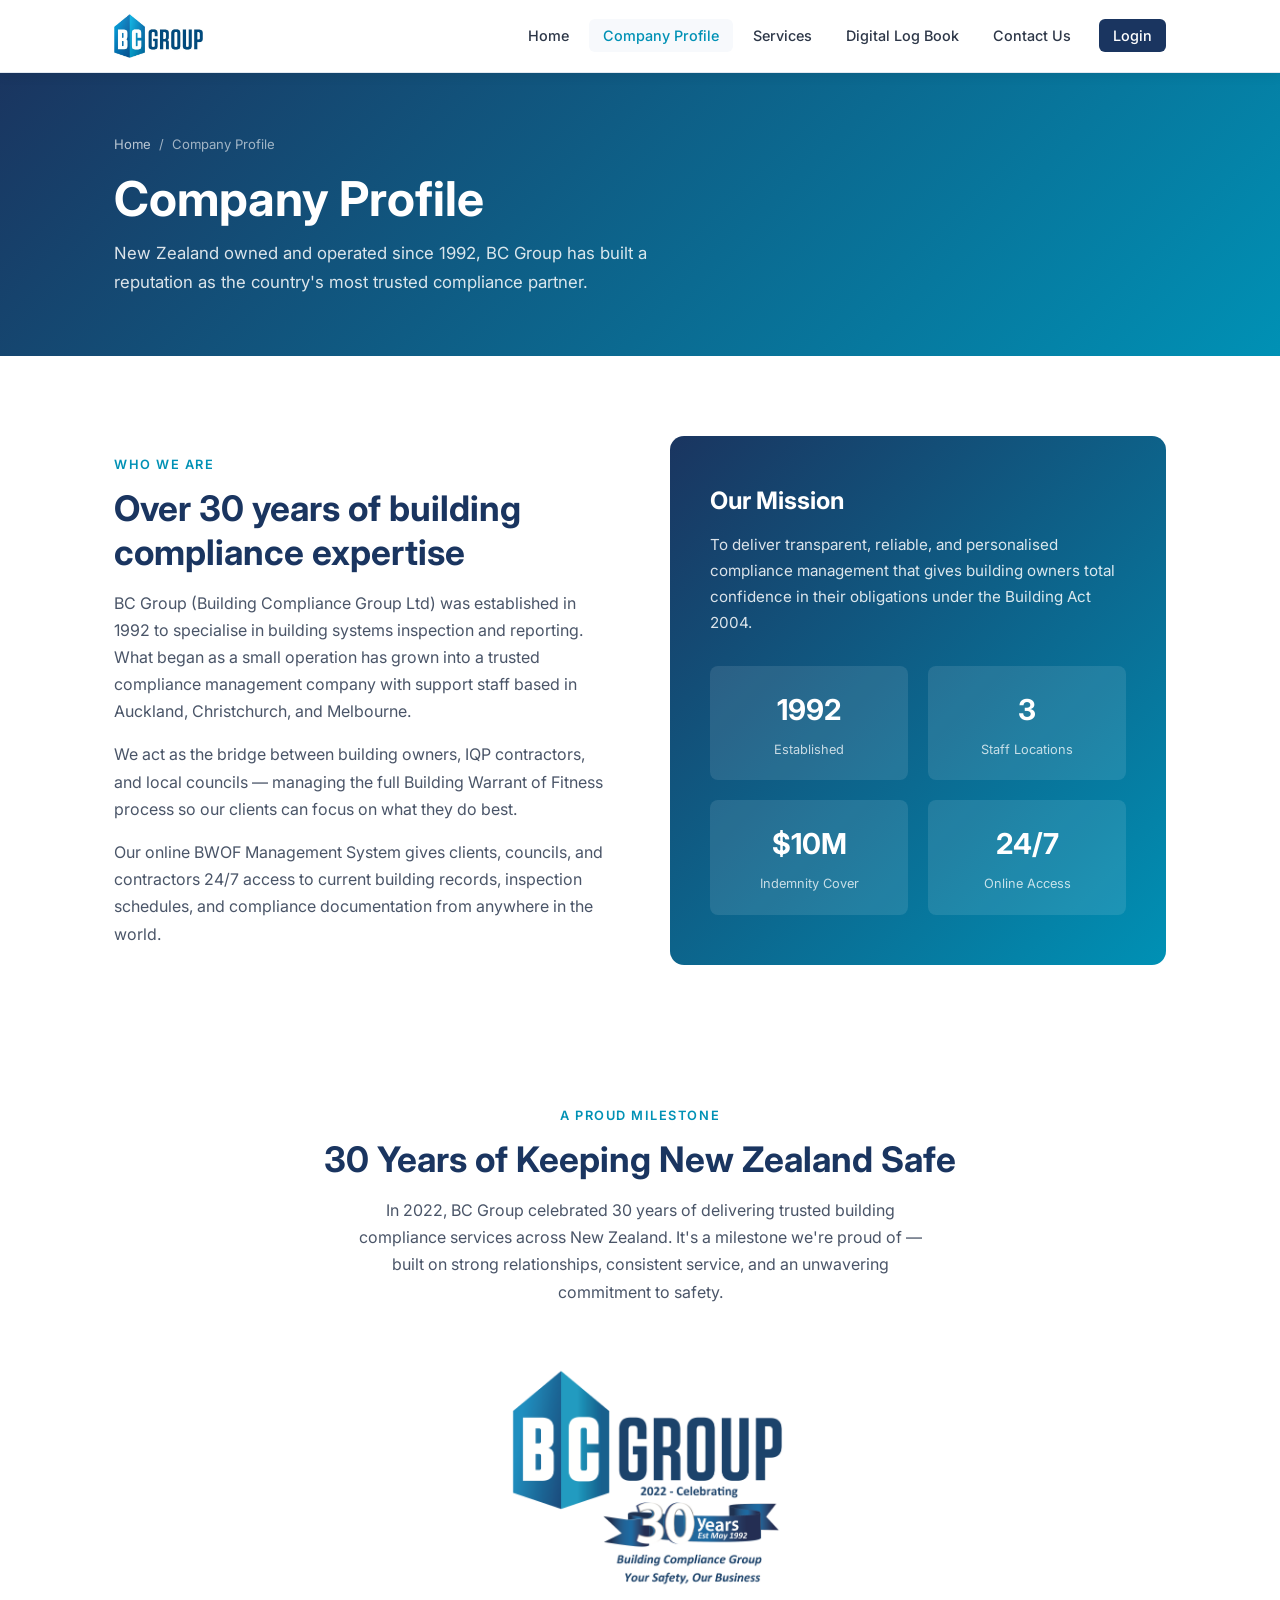
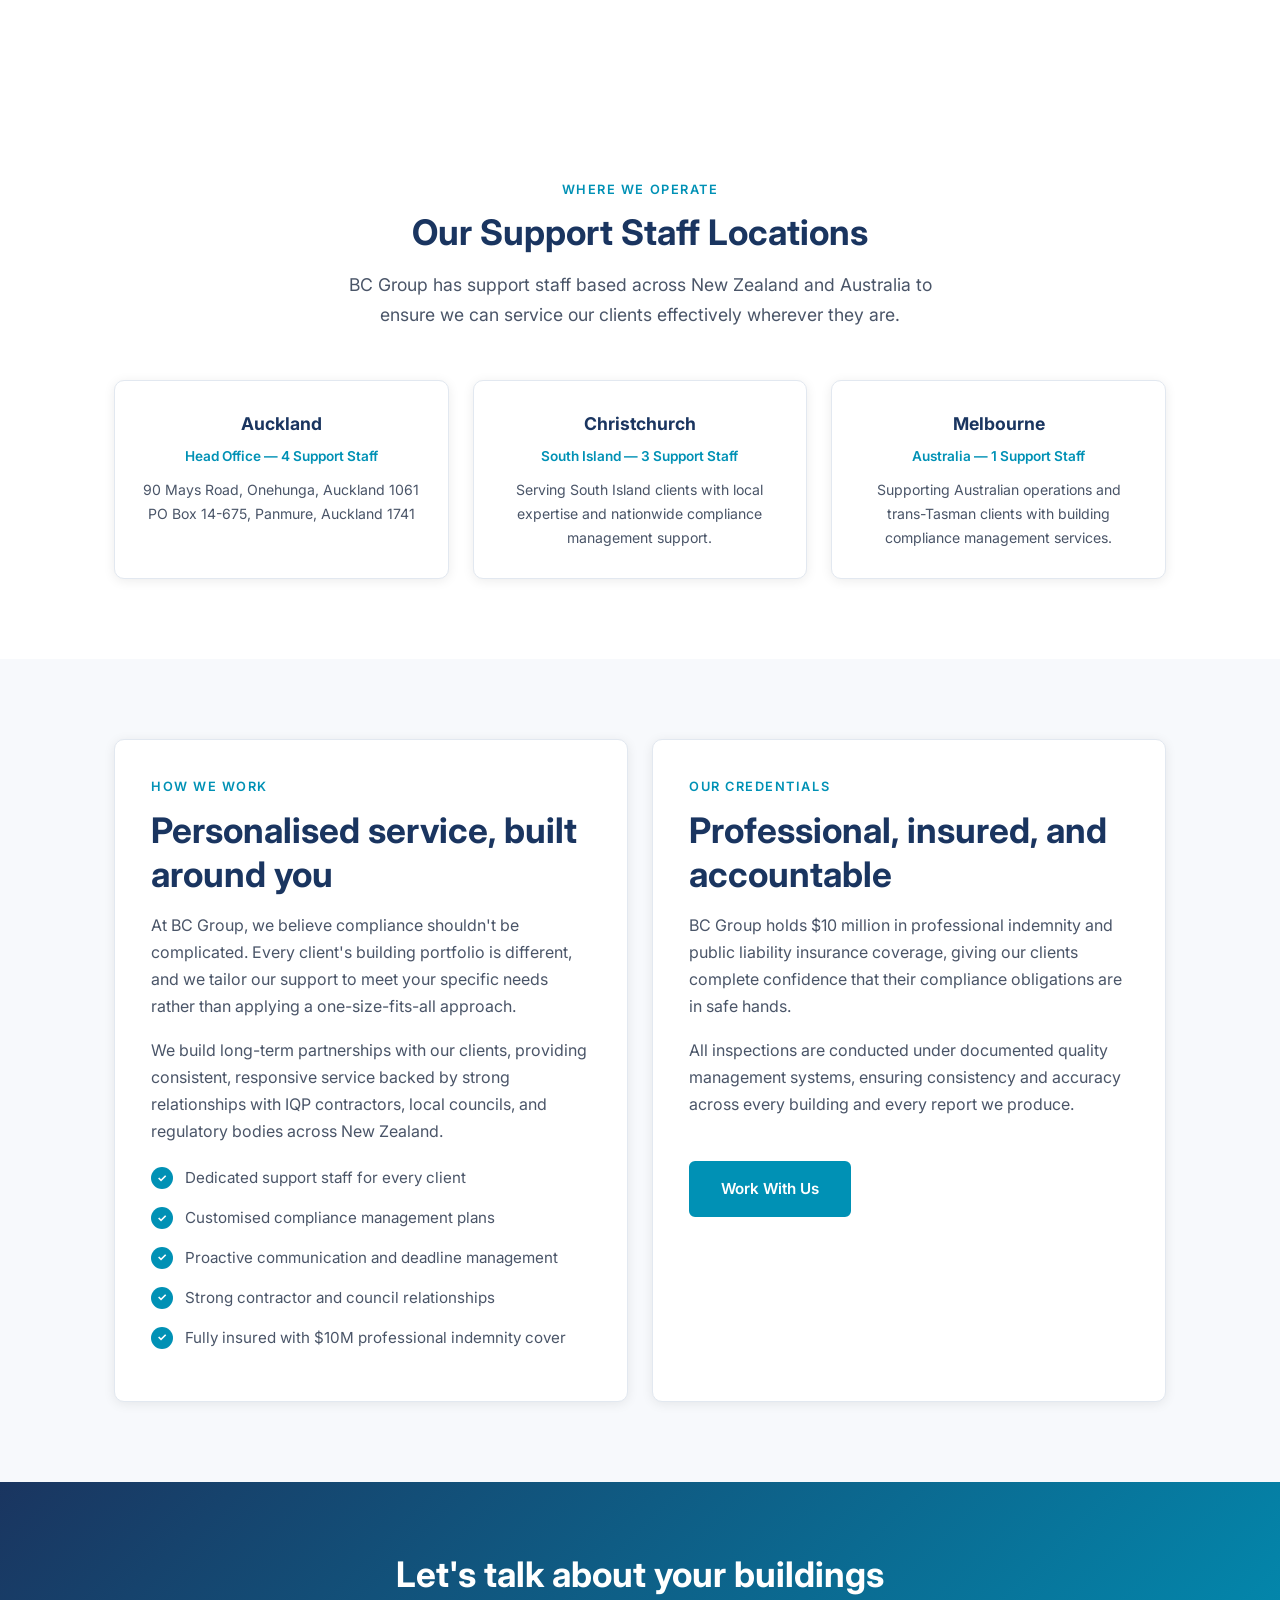
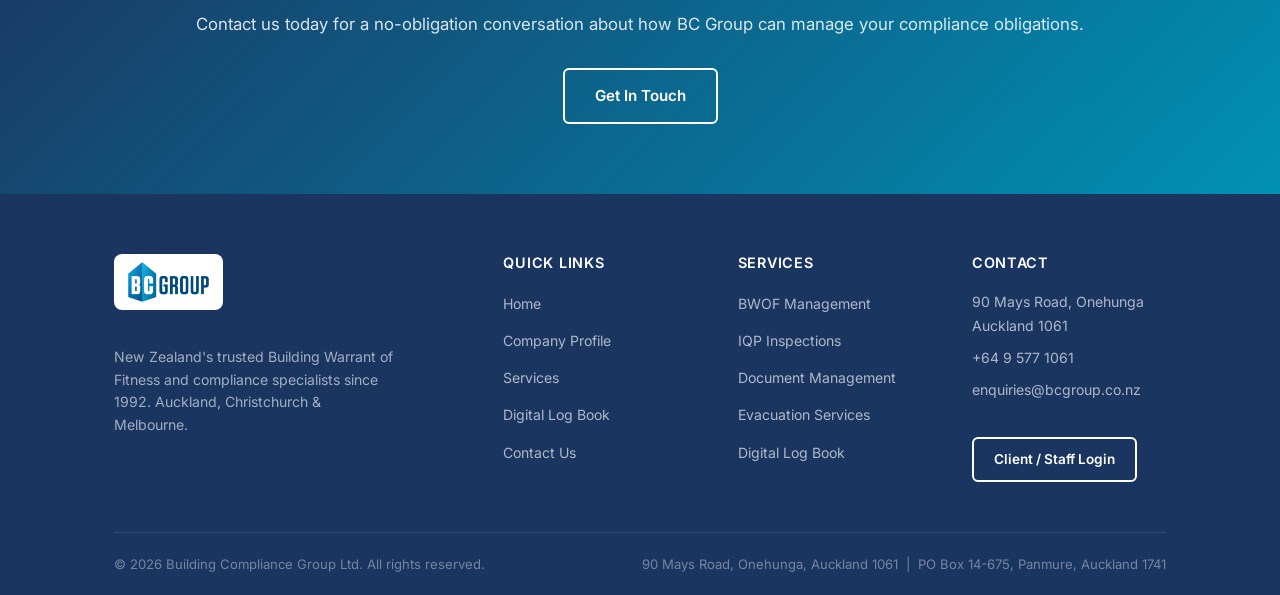
==== commit 864da8e1: "Latest website updates" ====
--- a/about.html
+++ b/about.html
@@ -94,7 +94,7 @@
     <div class="container">
       <p class="section-label text-center">Where We Operate</p>
       <h2 class="section-title text-center">Our Support Staff Locations</h2>
-      <p class="section-intro text-center">BC Group has support staff based across New Zealand and Australia to ensure we can service our clients effectively wherever they are.</p>
+      <p class="section-intro text-center" style="margin-left:auto;margin-right:auto;">BC Group has support staff based across New Zealand and Australia to ensure we can service our clients effectively wherever they are.</p>
       <div class="locations-grid" style="text-align:center;">
 
         <div class="location-card">
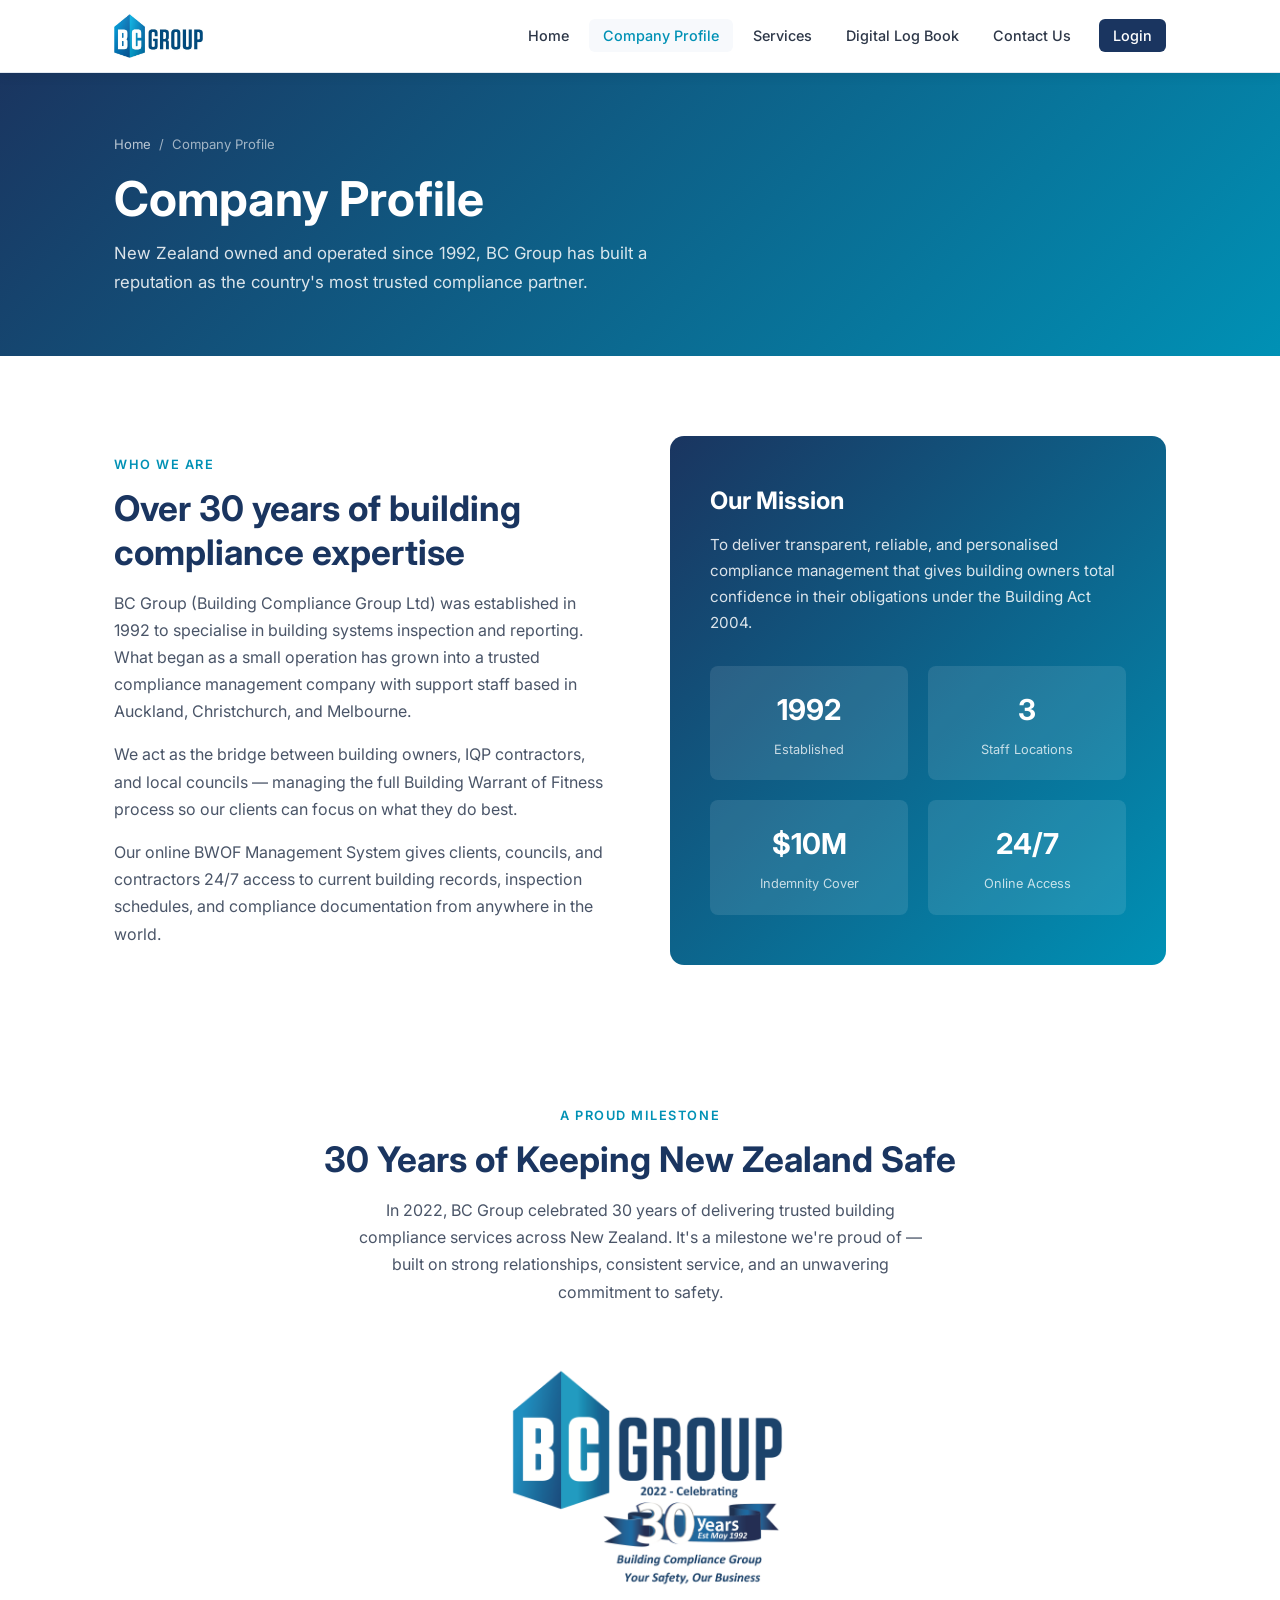
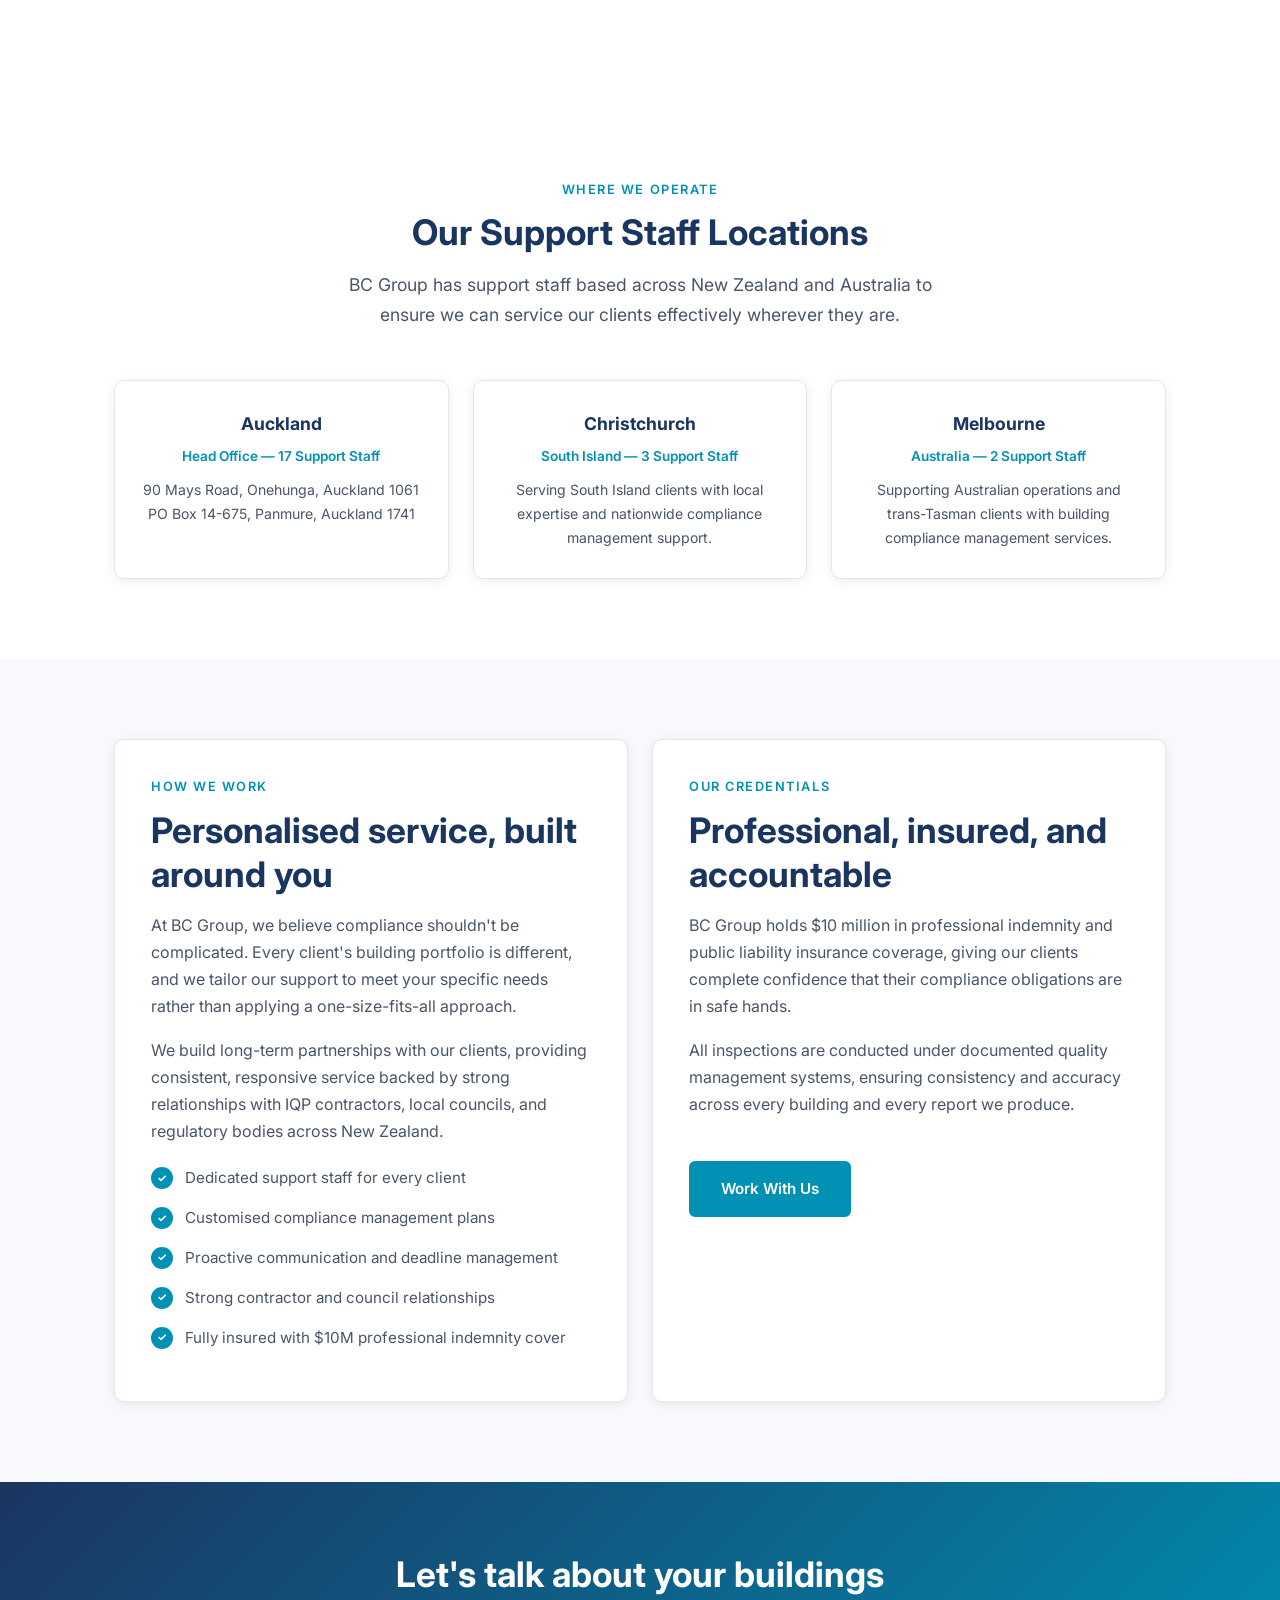
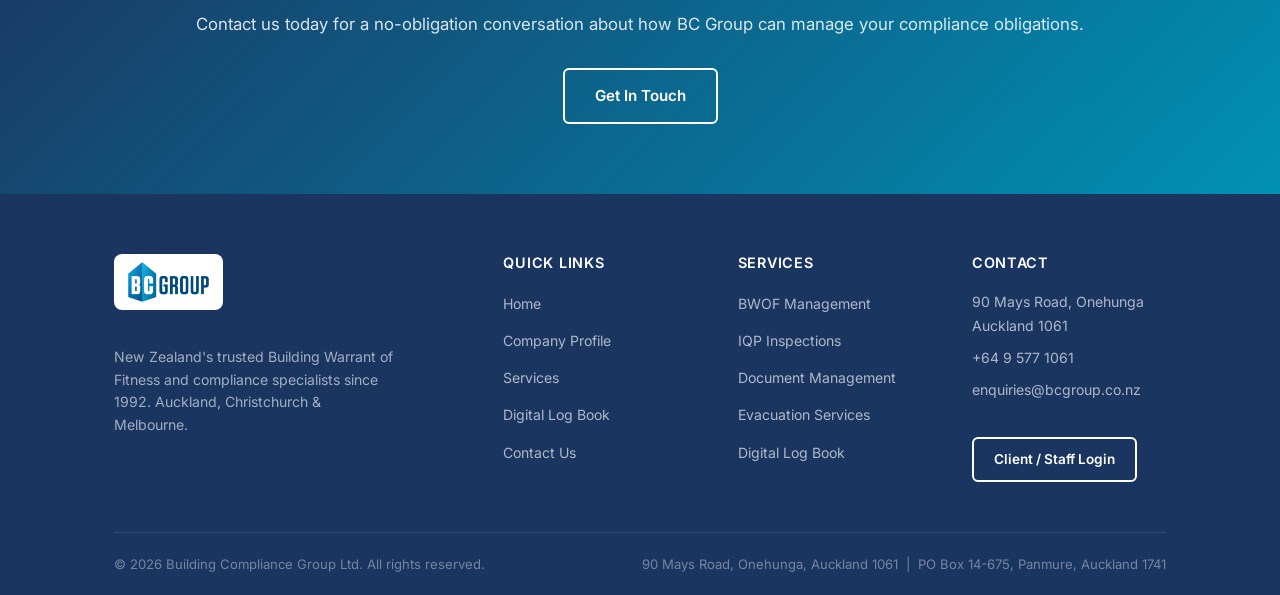
==== commit c77f656a: "Website Update" ====
--- a/about.html
+++ b/about.html
@@ -99,7 +99,7 @@
 
         <div class="location-card">
           <div class="location-card__city">Auckland</div>
-          <div class="location-card__count">Head Office &mdash; 4 Support Staff</div>
+          <div class="location-card__count">Head Office &mdash; 17 Support Staff</div>
           <p>90 Mays Road, Onehunga, Auckland 1061<br>PO Box 14-675, Panmure, Auckland 1741</p>
         </div>
 
@@ -111,7 +111,7 @@
 
         <div class="location-card">
           <div class="location-card__city">Melbourne</div>
-          <div class="location-card__count">Australia &mdash; 1 Support Staff</div>
+          <div class="location-card__count">Australia &mdash; 2 Support Staff</div>
           <p>Supporting Australian operations and trans-Tasman clients with building compliance management services.</p>
         </div>
 
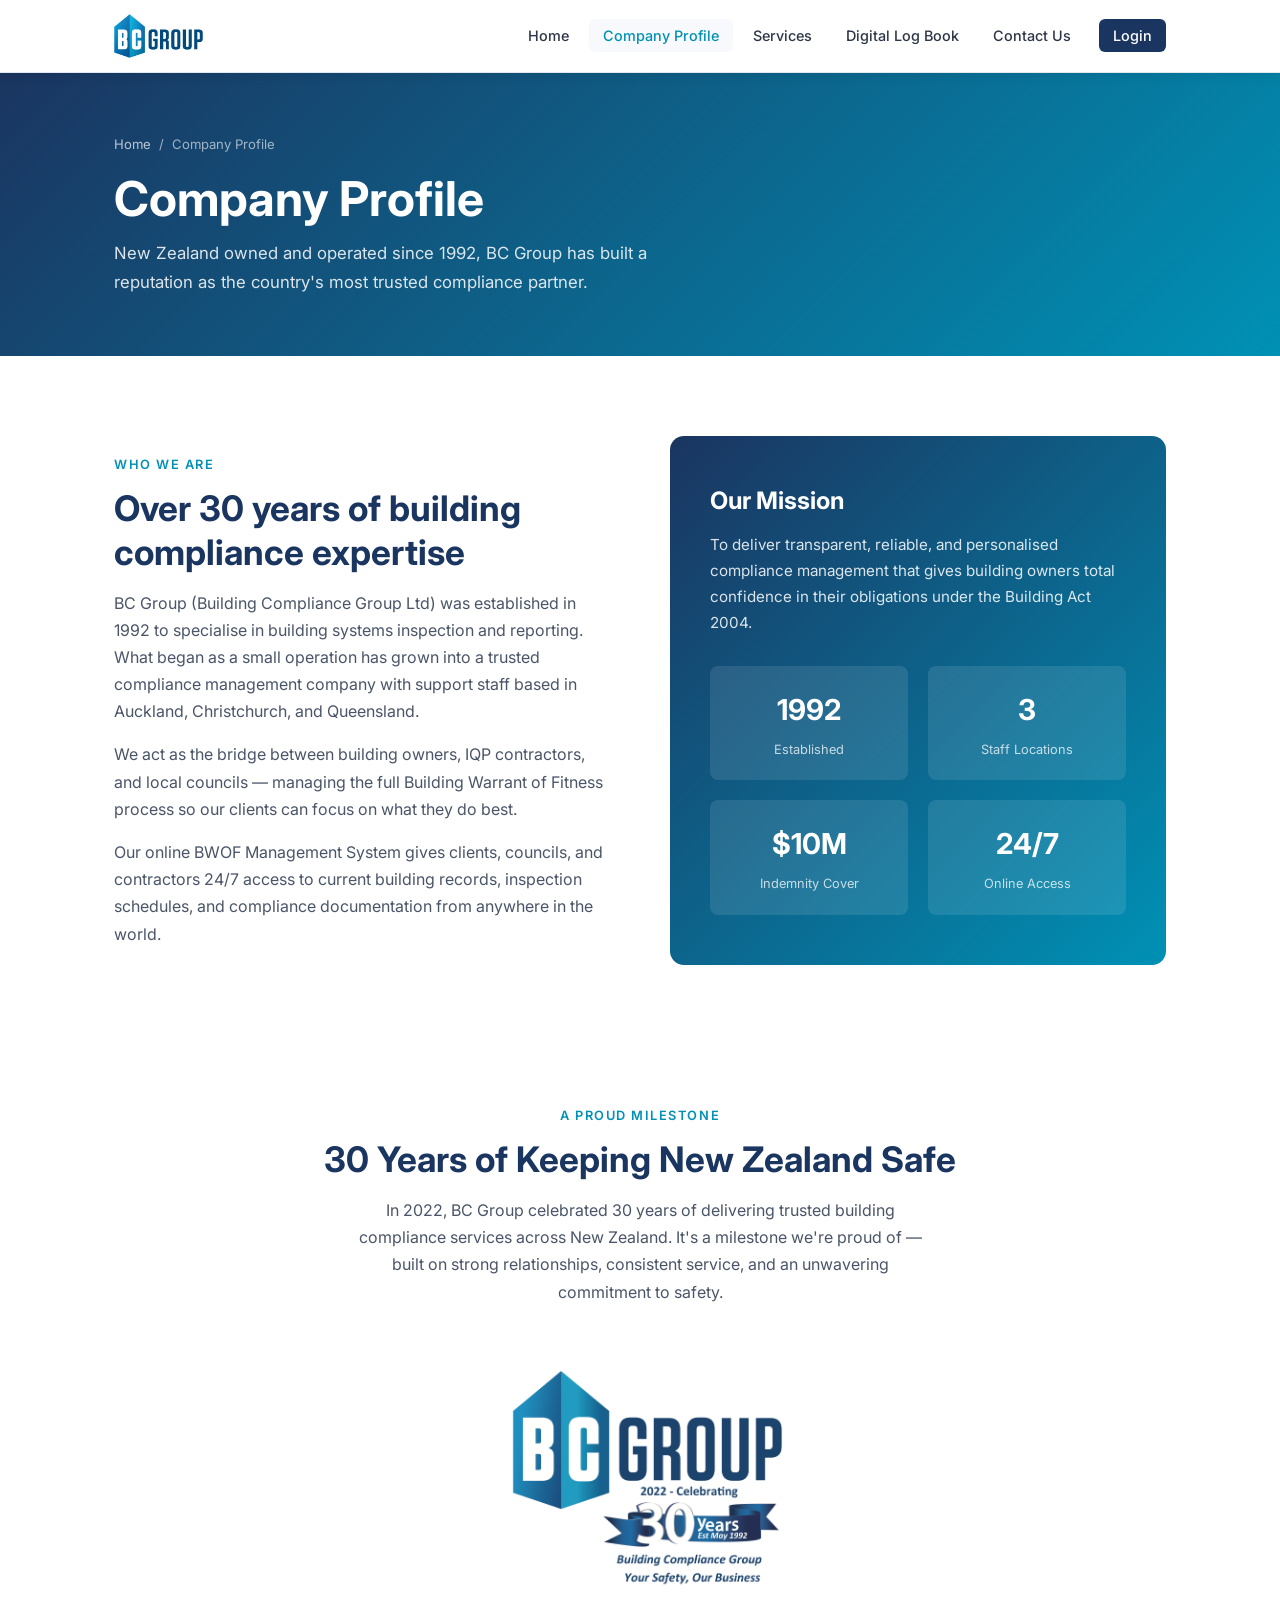
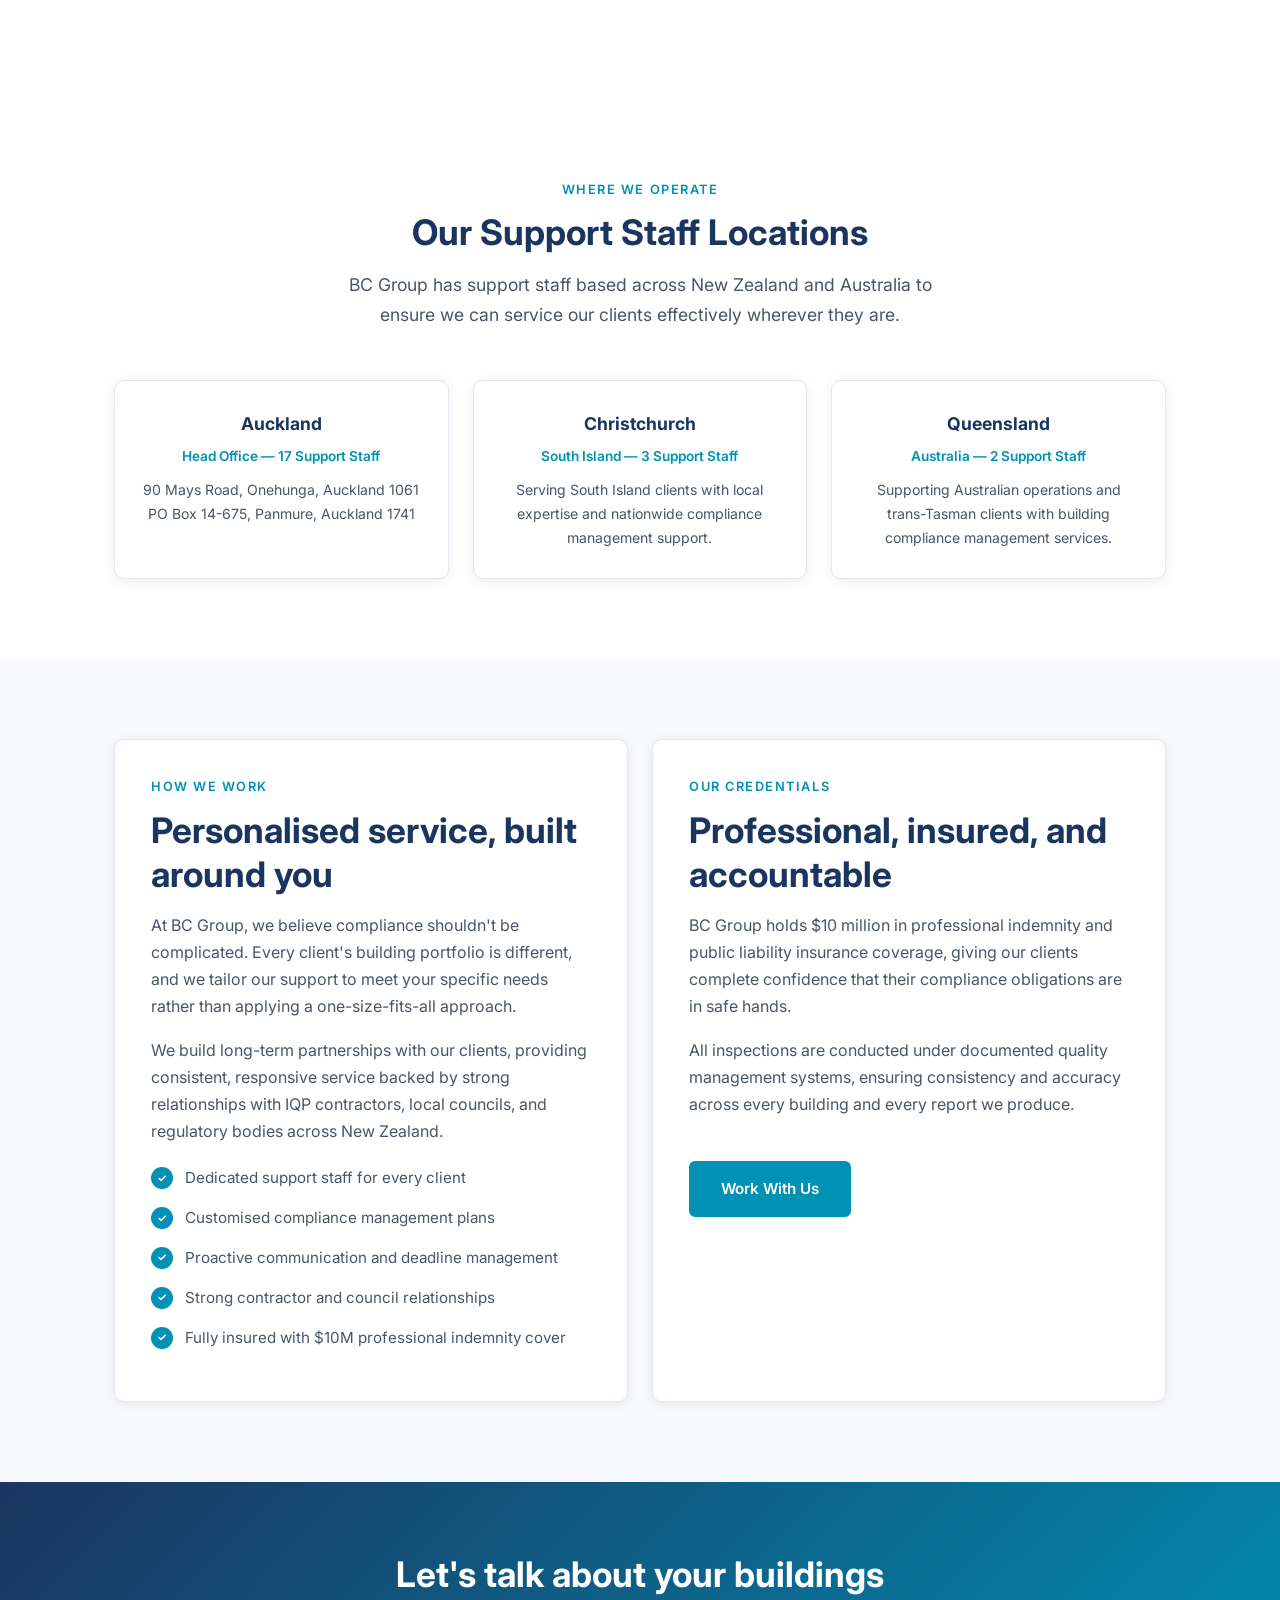
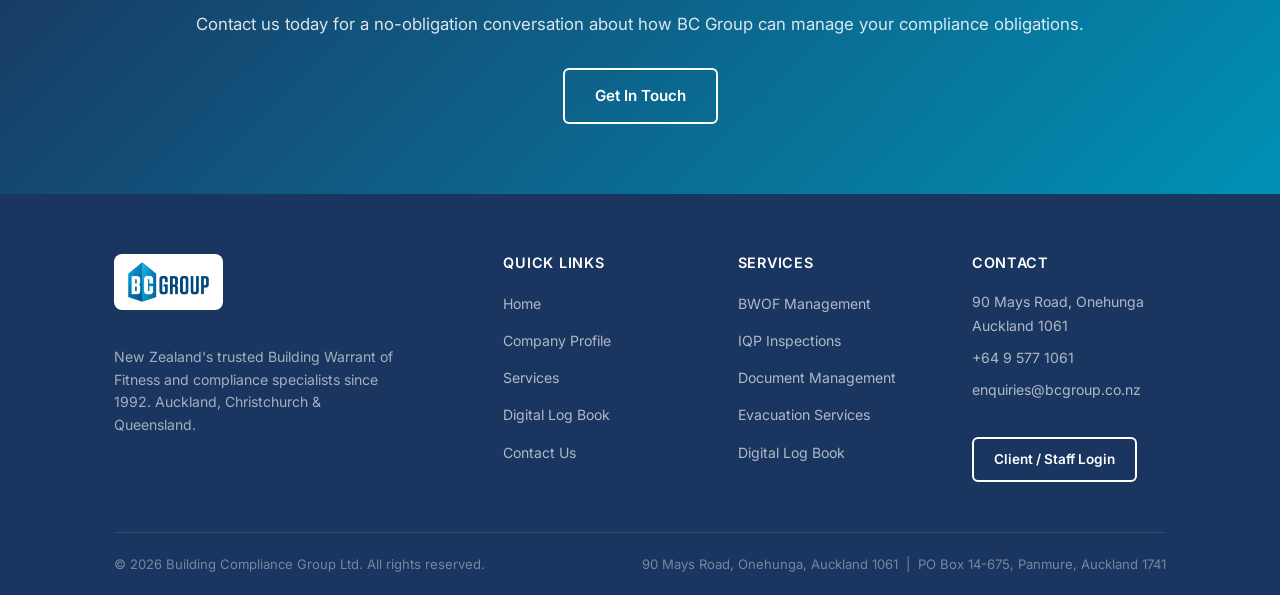
==== commit 754afe33: "Website updates" ====
--- a/about.html
+++ b/about.html
@@ -6,6 +6,10 @@
   <title>Company Profile | BC Group</title>
   <meta name="description" content="Learn about BC Group — New Zealand's trusted Building Warrant of Fitness specialists since 1992. Meet our team and find out what drives us." />
   <link rel="stylesheet" href="css/styles.css" />
+  <link rel="icon" type="image/x-icon" href="favicon.ico" />
+  <link rel="icon" type="image/png" sizes="32x32" href="favicon-32x32.png" />
+  <link rel="icon" type="image/png" sizes="16x16" href="favicon-16x16.png" />
+  <link rel="apple-touch-icon" sizes="180x180" href="apple-touch-icon.png" />
 </head>
 <body>
 
@@ -49,7 +53,7 @@
         <div>
           <p class="section-label">Who We Are</p>
           <h2 class="section-title">Over 30 years of building compliance expertise</h2>
-          <p>BC Group (Building Compliance Group Ltd) was established in 1992 to specialise in building systems inspection and reporting. What began as a small operation has grown into a trusted compliance management company with support staff based in Auckland, Christchurch, and Melbourne.</p>
+          <p>BC Group (Building Compliance Group Ltd) was established in 1992 to specialise in building systems inspection and reporting. What began as a small operation has grown into a trusted compliance management company with support staff based in Auckland, Christchurch, and Queensland.</p>
           <p>We act as the bridge between building owners, IQP contractors, and local councils — managing the full Building Warrant of Fitness process so our clients can focus on what they do best.</p>
           <p>Our online BWOF Management System gives clients, councils, and contractors 24/7 access to current building records, inspection schedules, and compliance documentation from anywhere in the world.</p>
         </div>
@@ -110,7 +114,7 @@
         </div>
 
         <div class="location-card">
-          <div class="location-card__city">Melbourne</div>
+          <div class="location-card__city">Queensland</div>
           <div class="location-card__count">Australia &mdash; 2 Support Staff</div>
           <p>Supporting Australian operations and trans-Tasman clients with building compliance management services.</p>
         </div>
@@ -168,7 +172,7 @@
           <div style="background:#fff; display:inline-block; padding:8px 14px; border-radius:8px; margin-bottom:14px;">
             <img src="images/logo.png" alt="BC Group" style="height:40px; width:auto; display:block;" />
           </div>
-          <p>New Zealand's trusted Building Warrant of Fitness and compliance specialists since 1992. Auckland, Christchurch &amp; Melbourne.</p>
+          <p>New Zealand's trusted Building Warrant of Fitness and compliance specialists since 1992. Auckland, Christchurch &amp; Queensland.</p>
         </div>
         <div>
           <h4>Quick Links</h4>
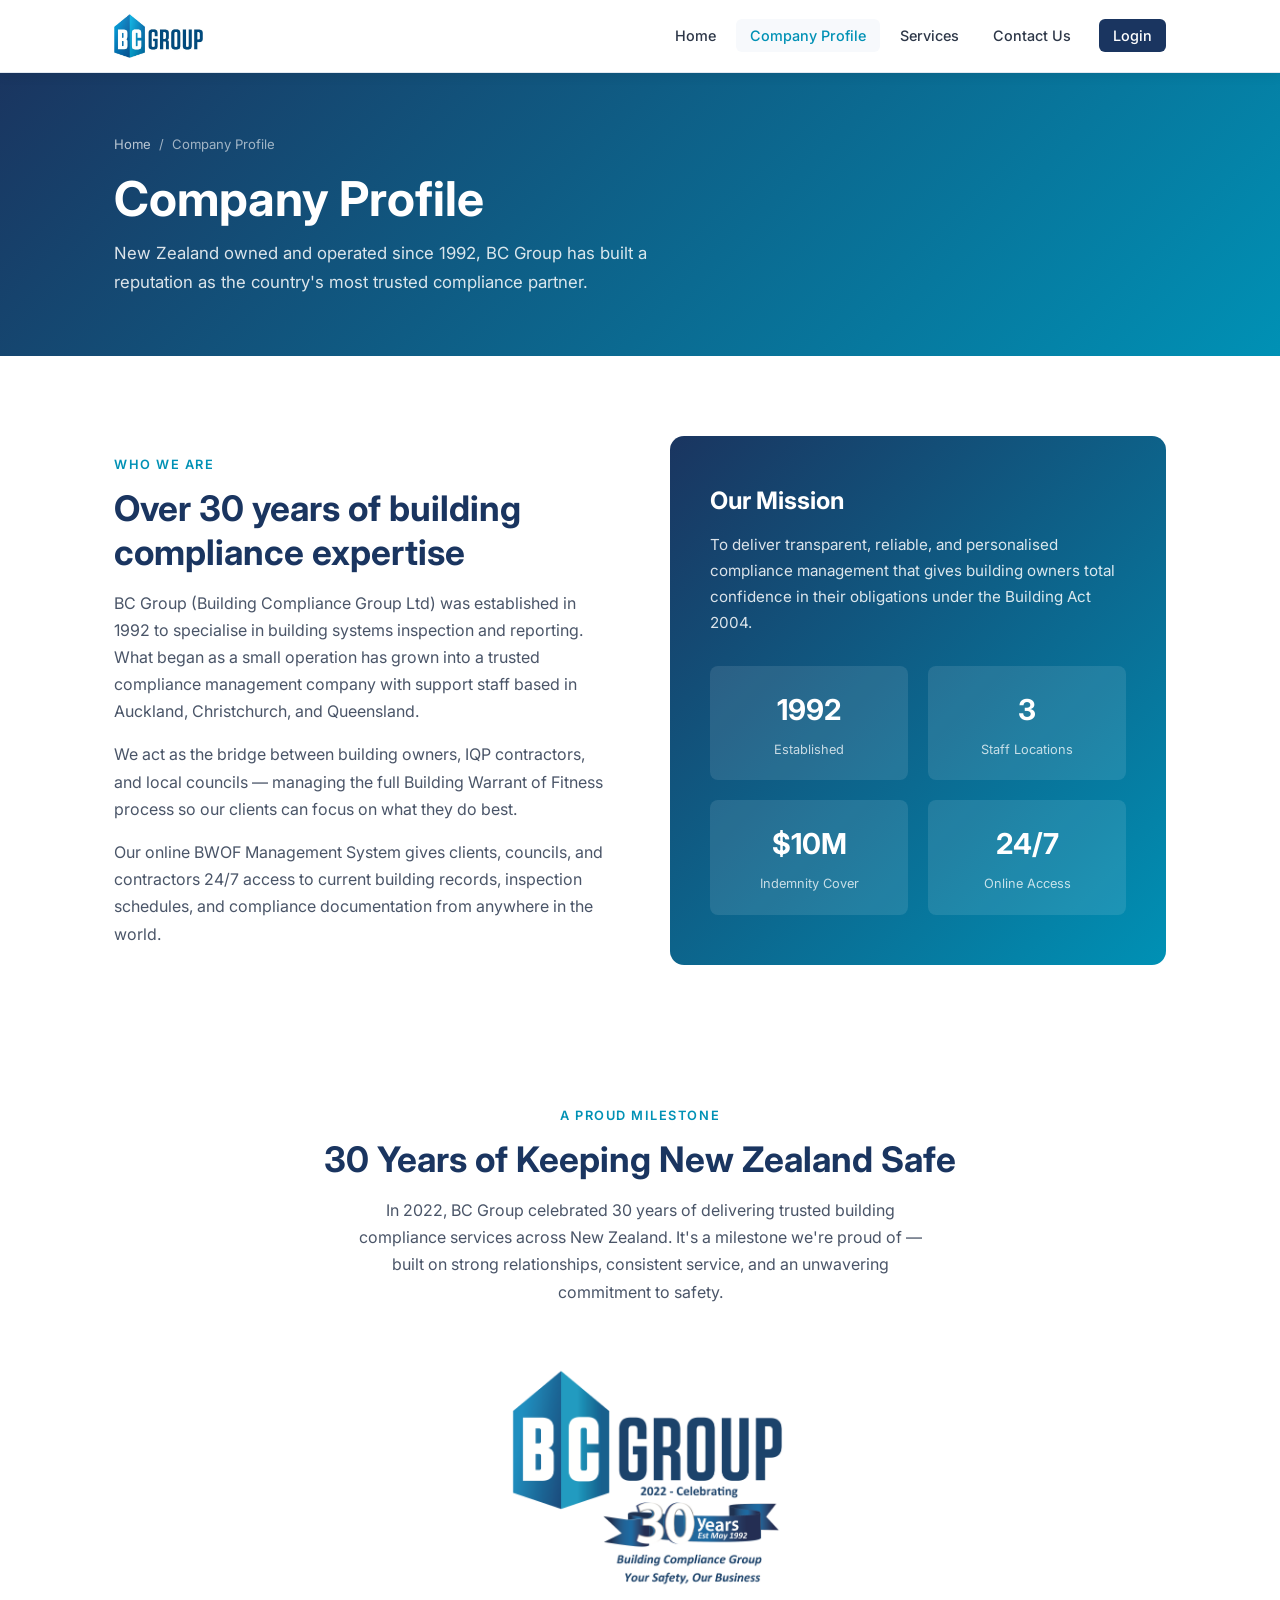
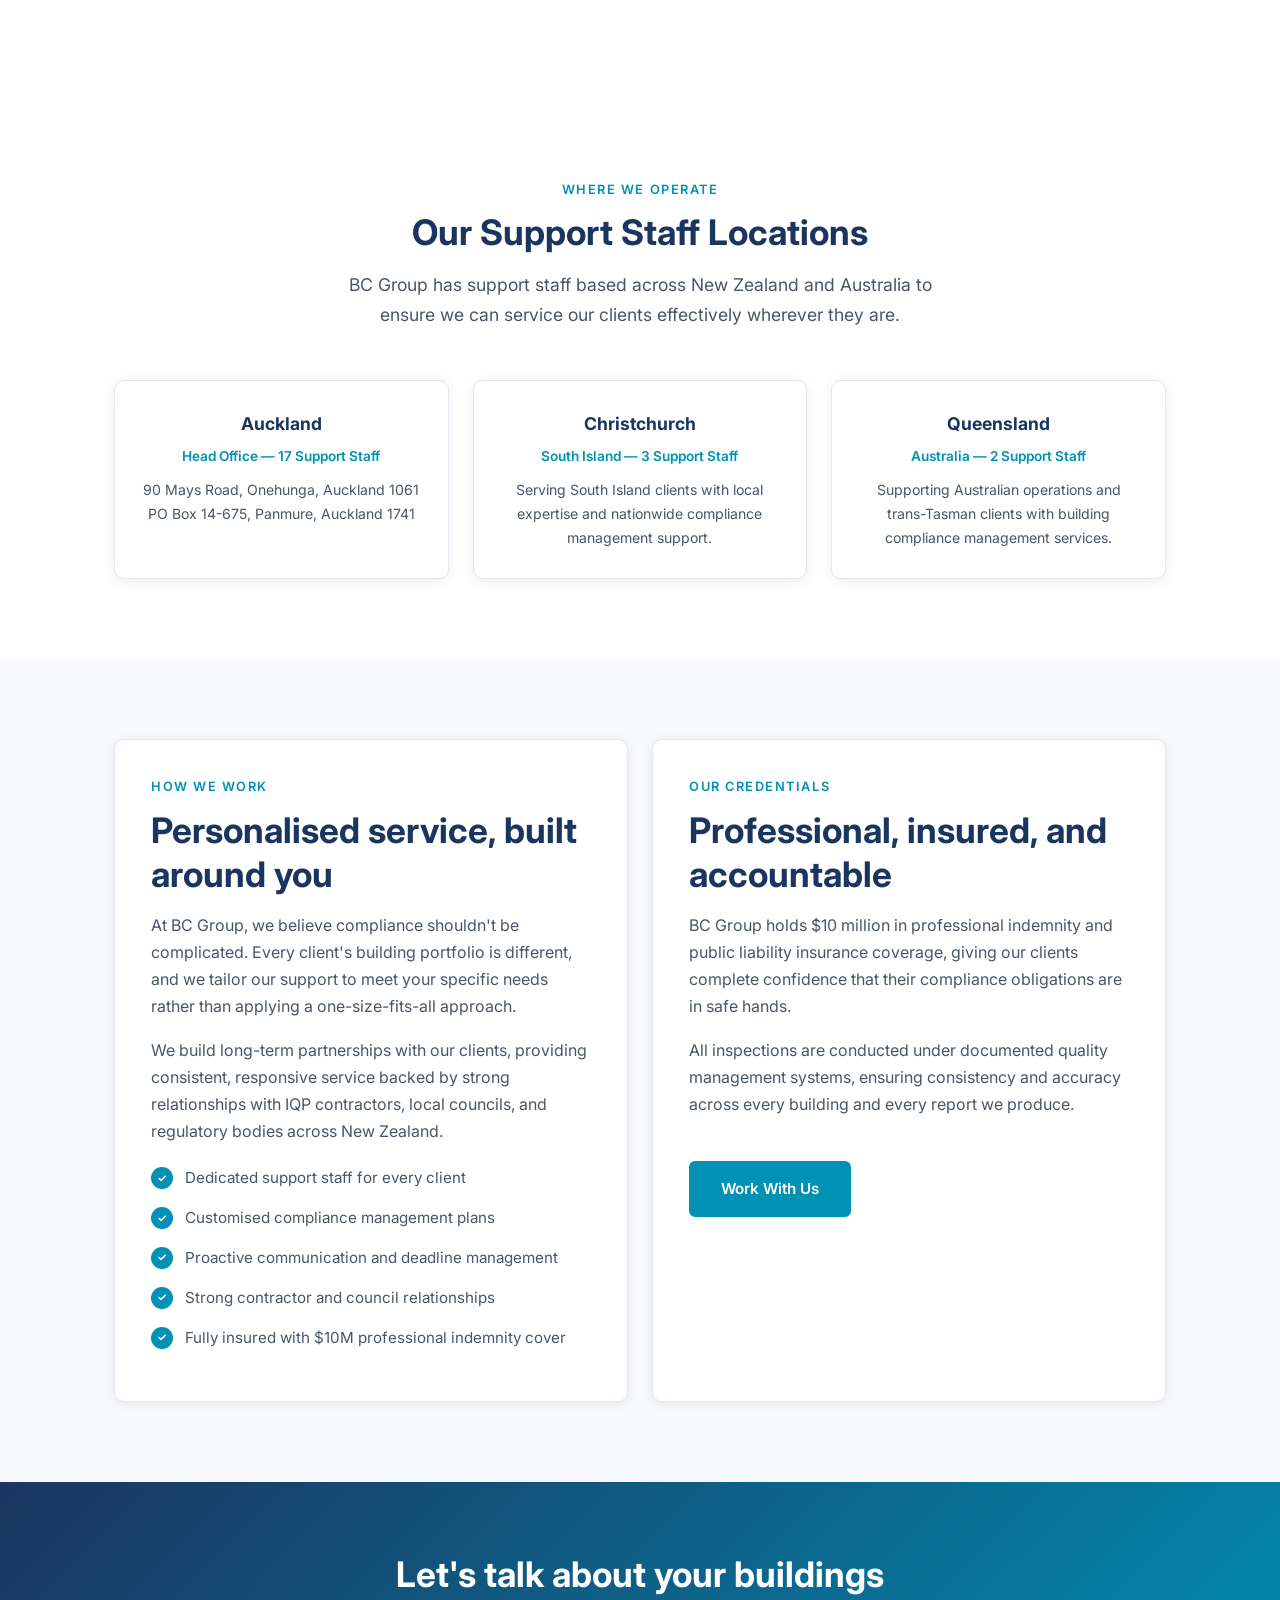
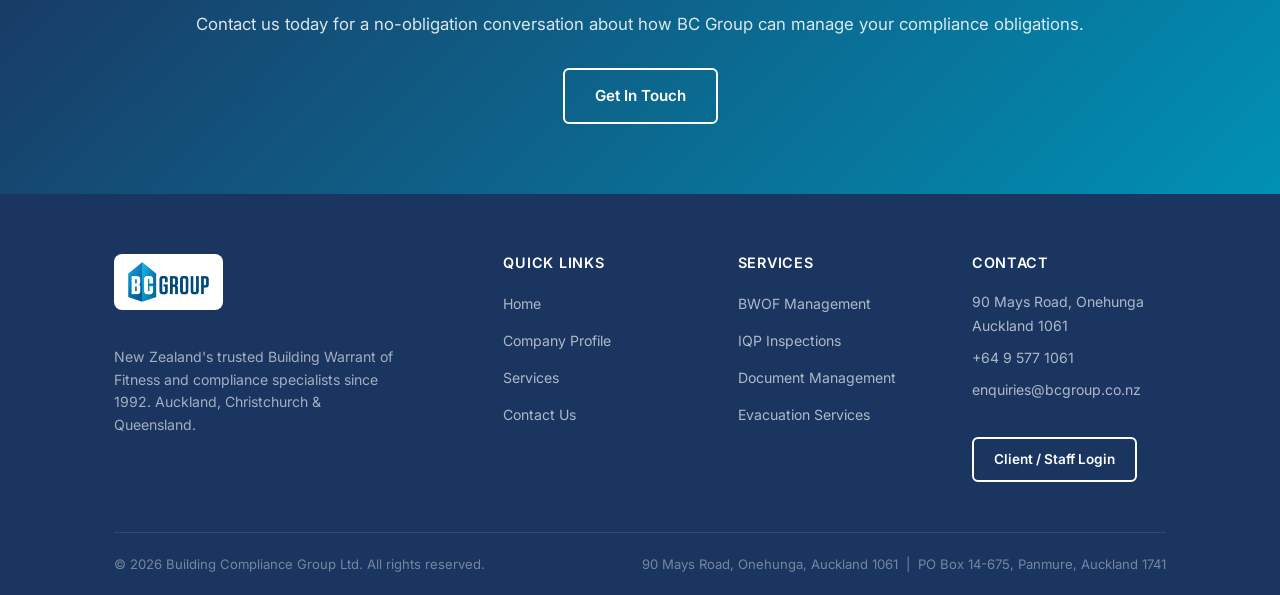
==== commit 4d4bbcb9: "website updates" ====
--- a/about.html
+++ b/about.html
@@ -27,7 +27,6 @@
           <li><a href="index.html">Home</a></li>
           <li><a href="about.html" class="active">Company Profile</a></li>
           <li><a href="services.html">Services</a></li>
-          <li><a href="digital-log-book.html">Digital Log Book</a></li>
           <li><a href="contact.html">Contact Us</a></li>
           <li><a href="https://login.bcgroup.co.nz/" class="nav__login" target="_blank" rel="noopener">Login</a></li>
         </ul>
@@ -180,7 +179,6 @@
             <li><a href="index.html">Home</a></li>
             <li><a href="about.html">Company Profile</a></li>
             <li><a href="services.html">Services</a></li>
-            <li><a href="digital-log-book.html">Digital Log Book</a></li>
             <li><a href="contact.html">Contact Us</a></li>
           </ul>
         </div>
@@ -191,7 +189,6 @@
             <li><a href="services.html">IQP Inspections</a></li>
             <li><a href="services.html">Document Management</a></li>
             <li><a href="services.html">Evacuation Services</a></li>
-            <li><a href="digital-log-book.html">Digital Log Book</a></li>
           </ul>
         </div>
         <div>
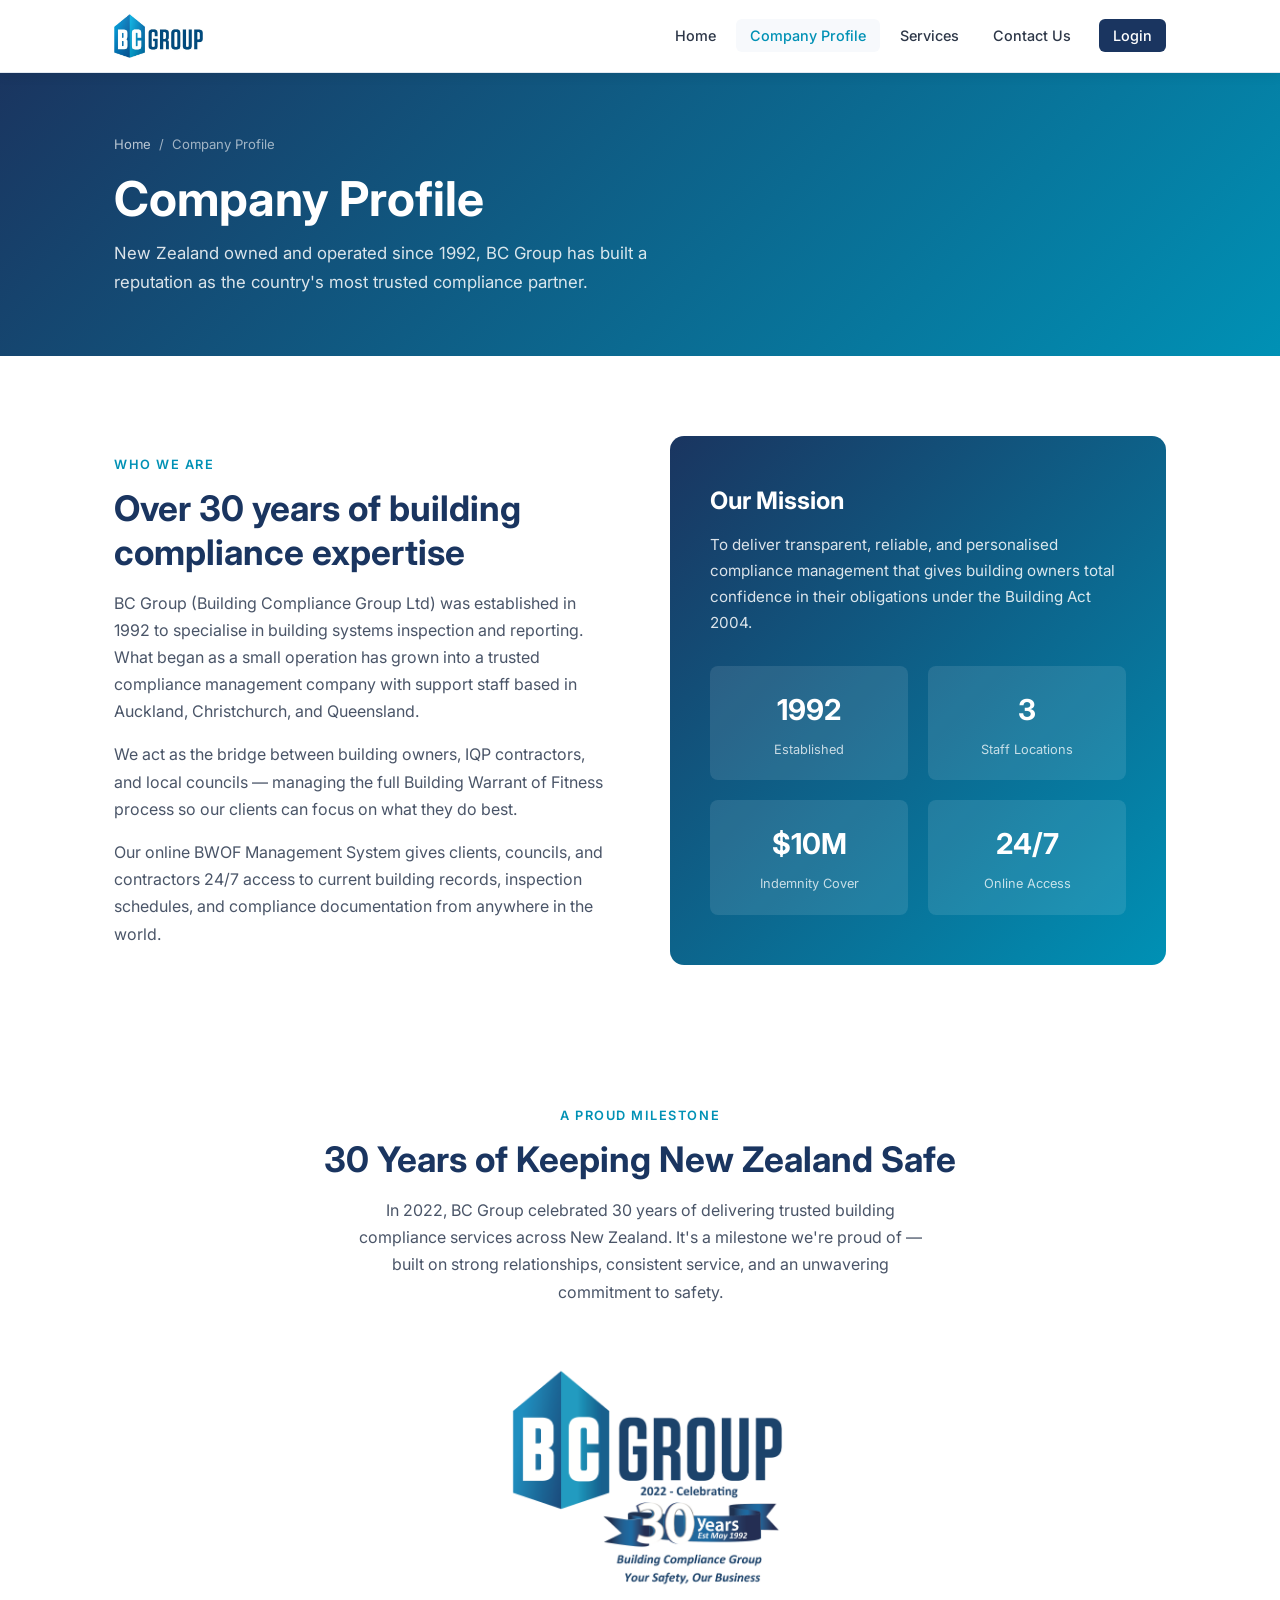
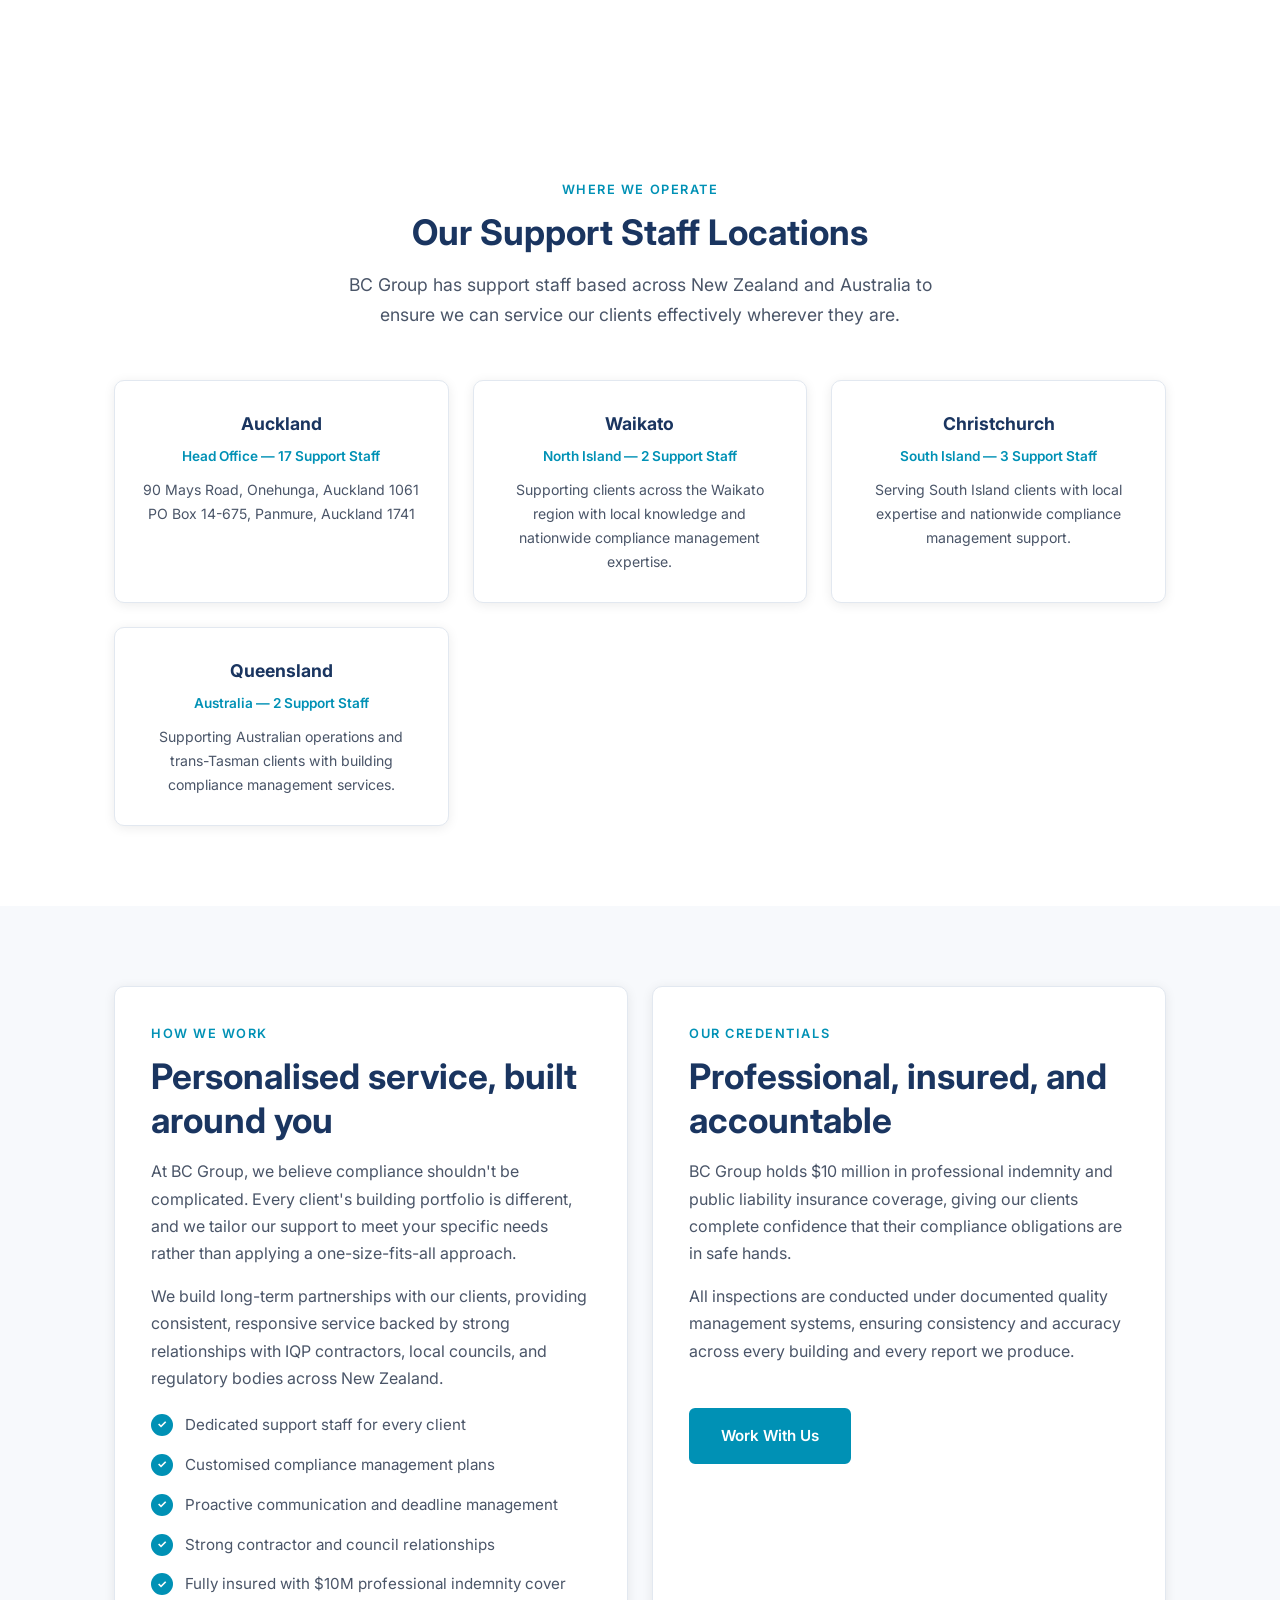
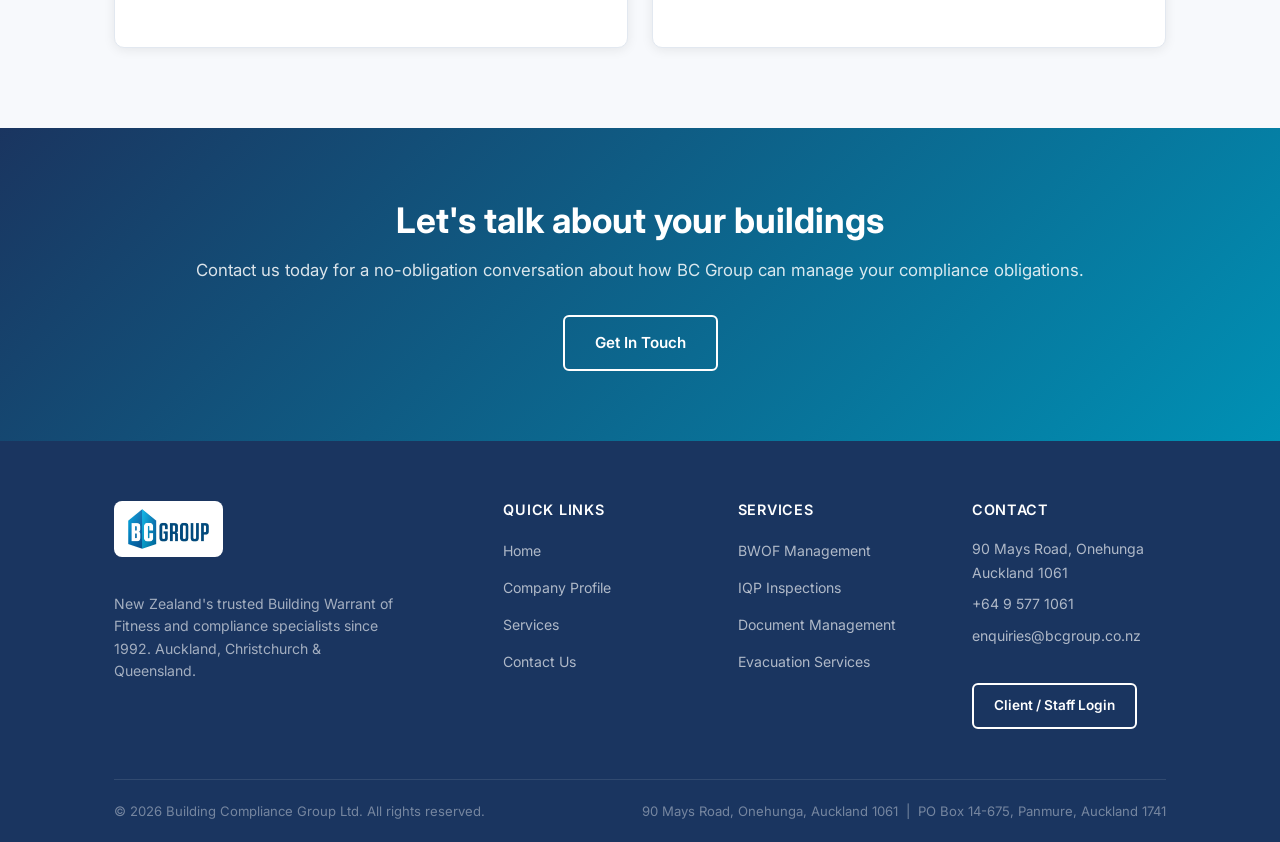
==== commit b61c5caf: "Website updates" ====
--- a/about.html
+++ b/about.html
@@ -107,6 +107,12 @@
         </div>
 
         <div class="location-card">
+          <div class="location-card__city">Waikato</div>
+          <div class="location-card__count">North Island &mdash; 2 Support Staff</div>
+          <p>Supporting clients across the Waikato region with local knowledge and nationwide compliance management expertise.</p>
+        </div>
+
+        <div class="location-card">
           <div class="location-card__city">Christchurch</div>
           <div class="location-card__count">South Island &mdash; 3 Support Staff</div>
           <p>Serving South Island clients with local expertise and nationwide compliance management support.</p>
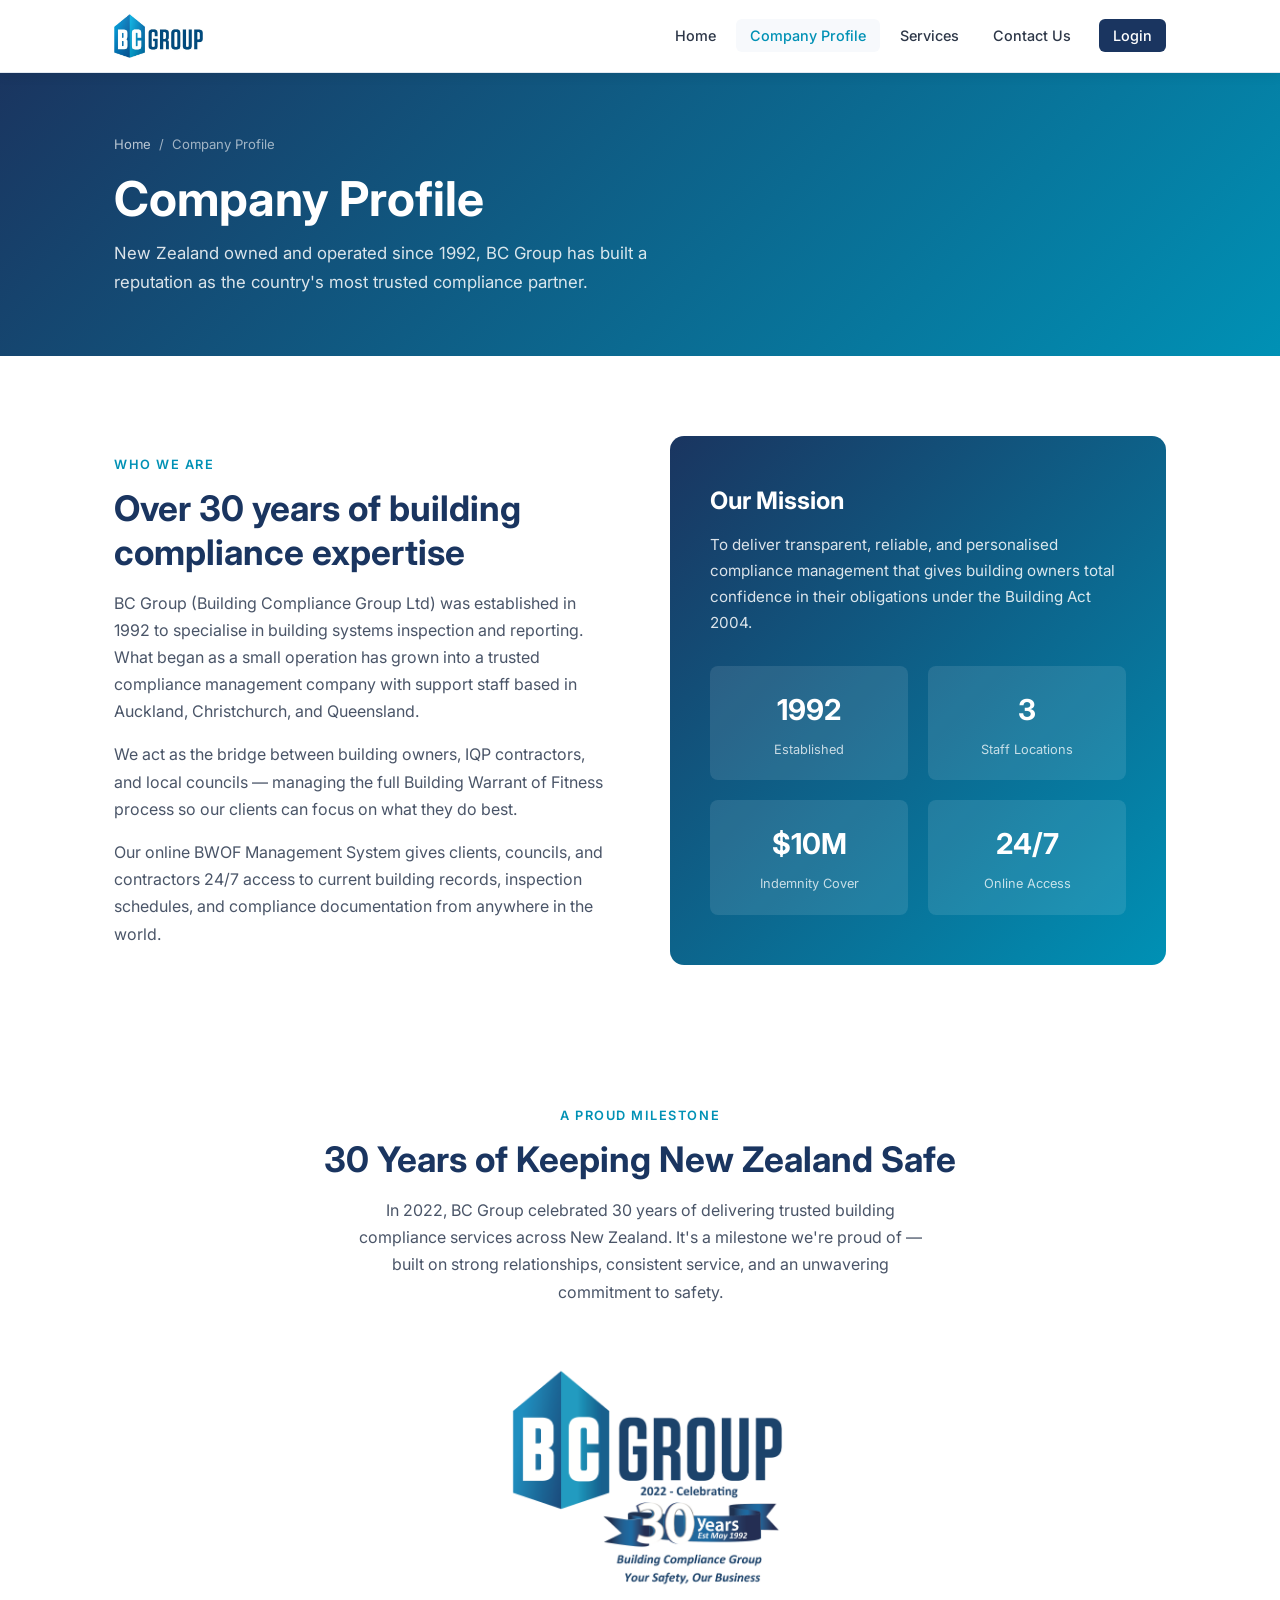
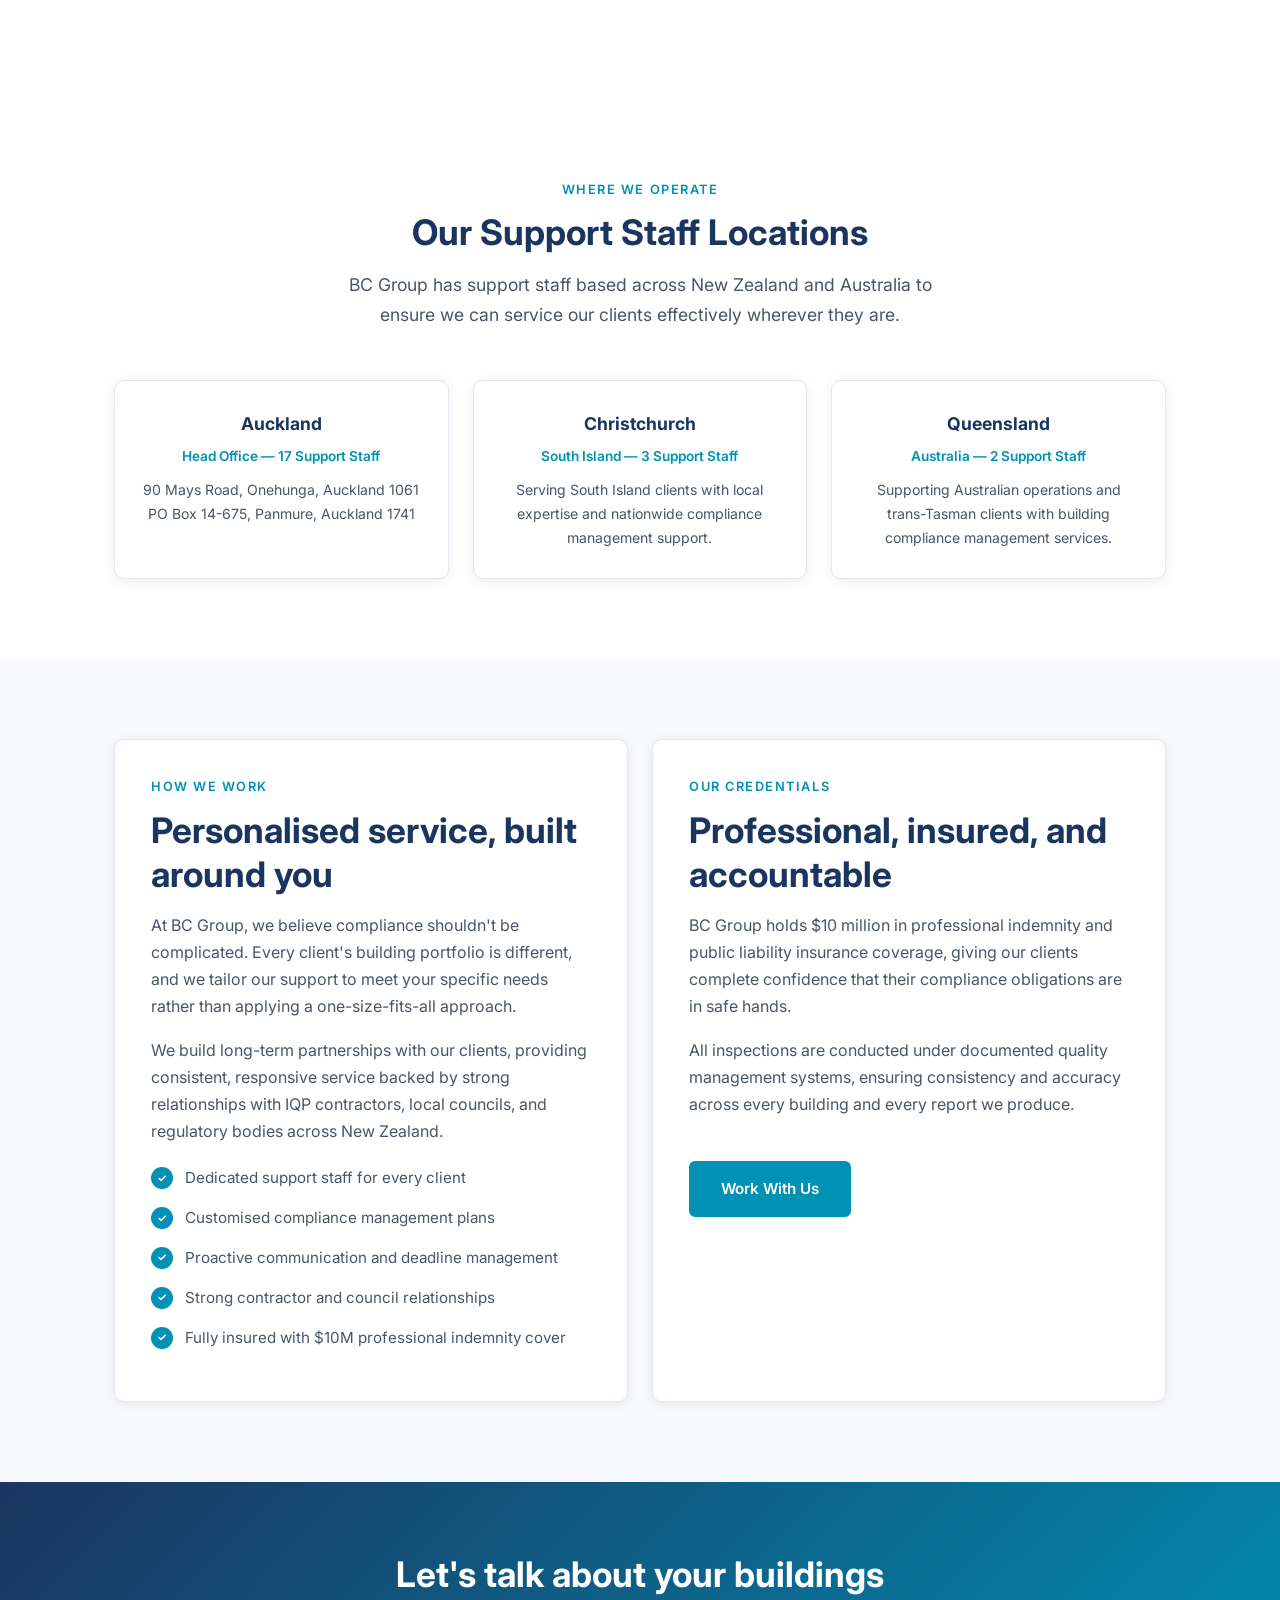
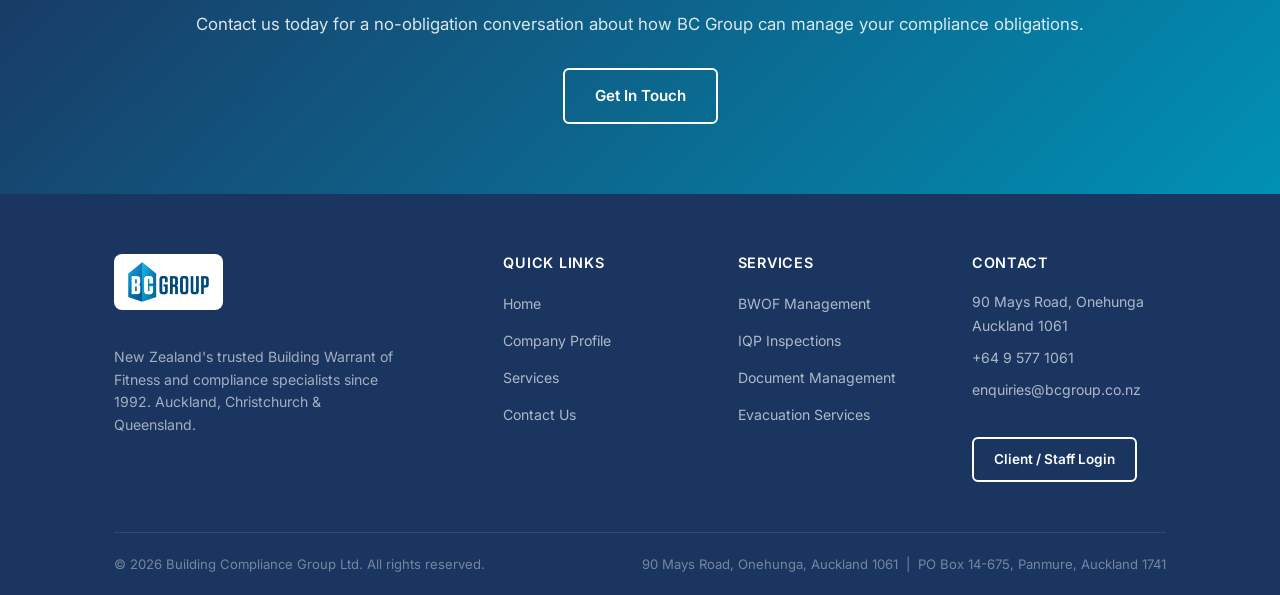
==== commit 2d2c1b7a: "updates" ====
--- a/about.html
+++ b/about.html
@@ -107,12 +107,6 @@
         </div>
 
         <div class="location-card">
-          <div class="location-card__city">Waikato</div>
-          <div class="location-card__count">North Island &mdash; 2 Support Staff</div>
-          <p>Supporting clients across the Waikato region with local knowledge and nationwide compliance management expertise.</p>
-        </div>
-
-        <div class="location-card">
           <div class="location-card__city">Christchurch</div>
           <div class="location-card__count">South Island &mdash; 3 Support Staff</div>
           <p>Serving South Island clients with local expertise and nationwide compliance management support.</p>
